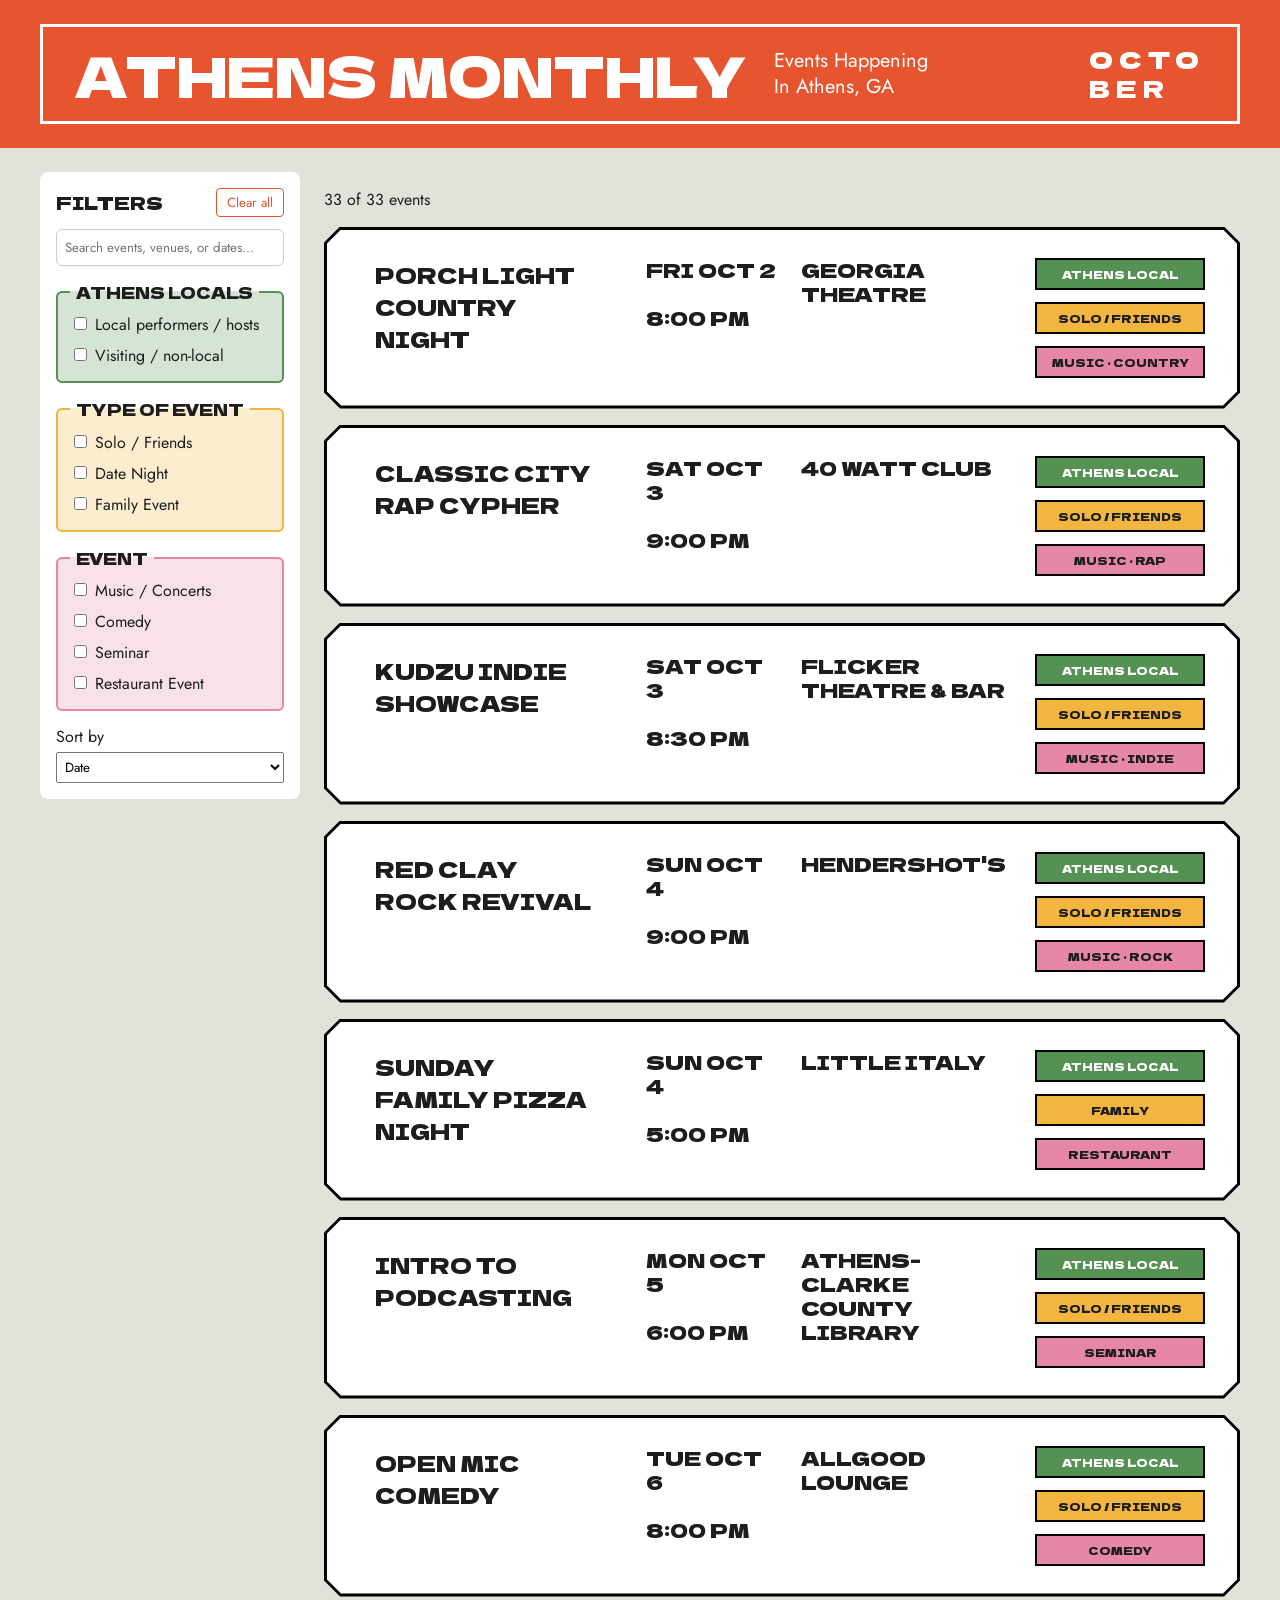
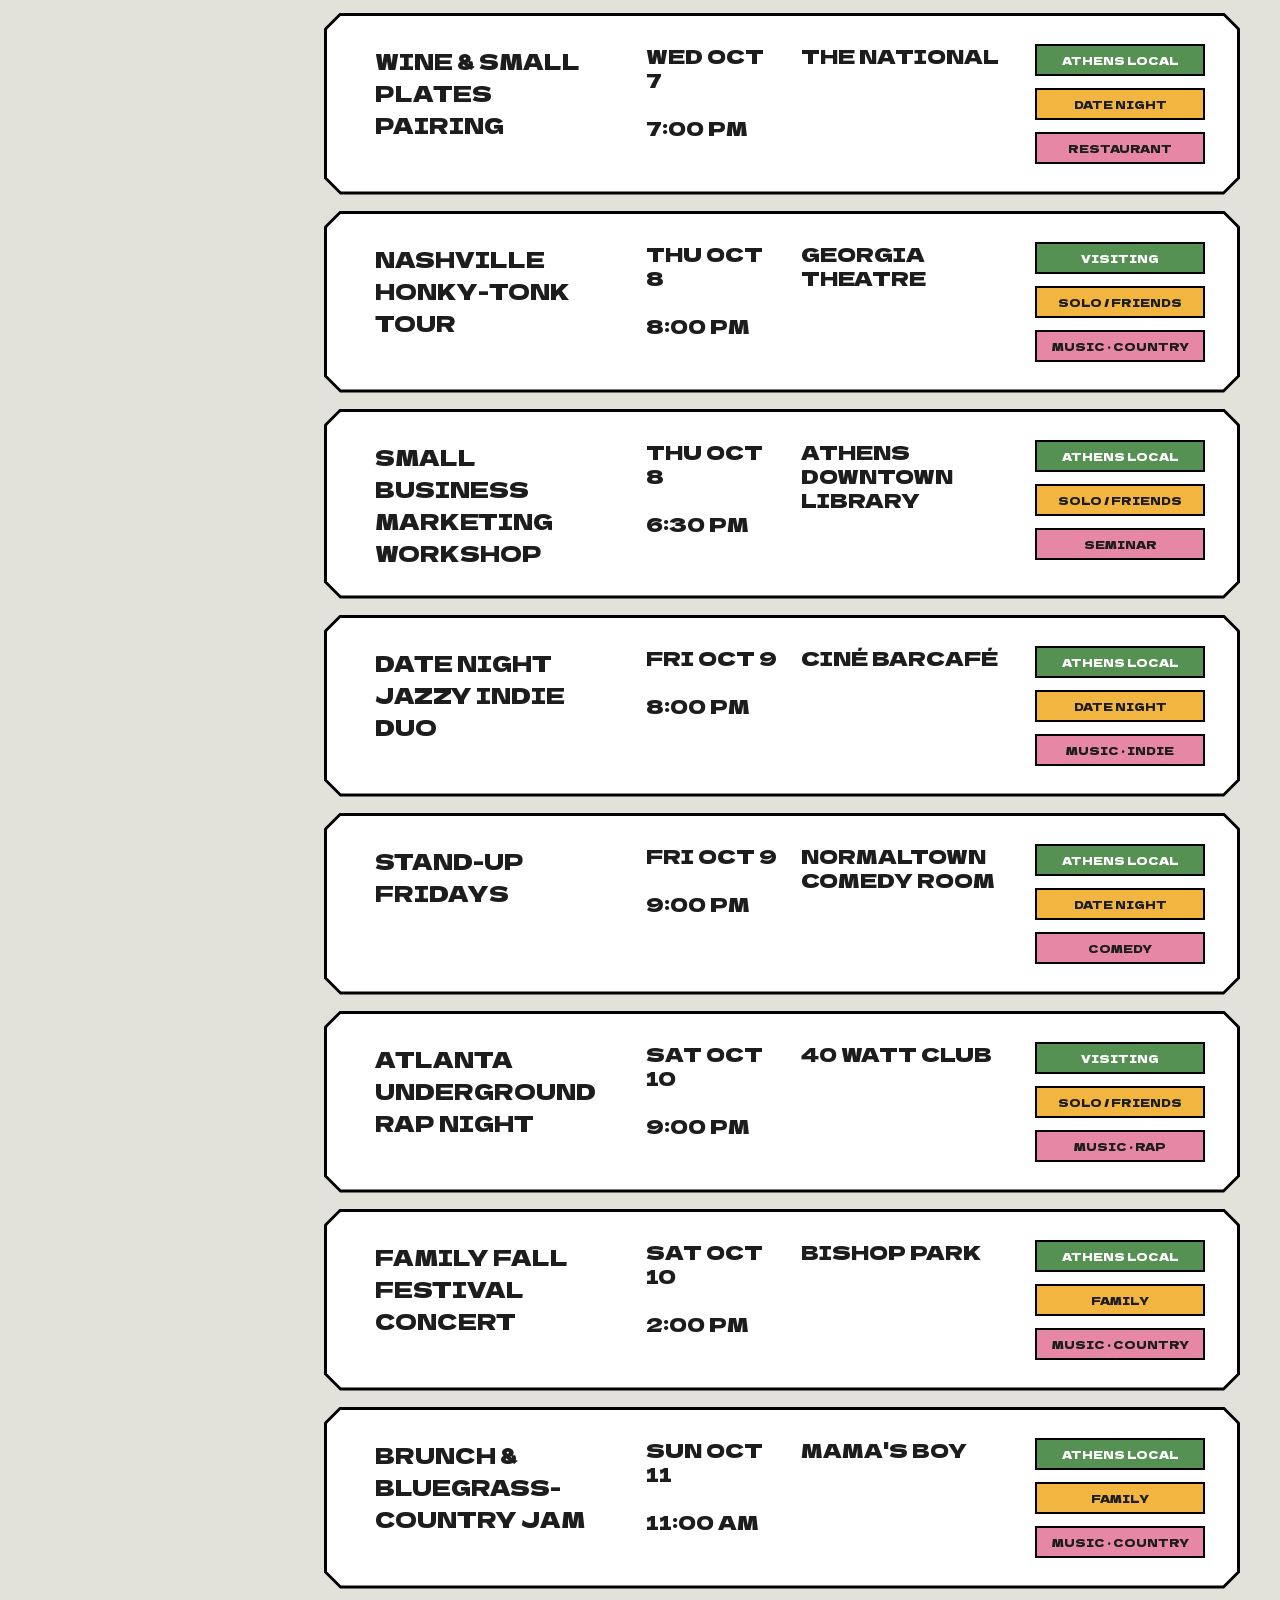
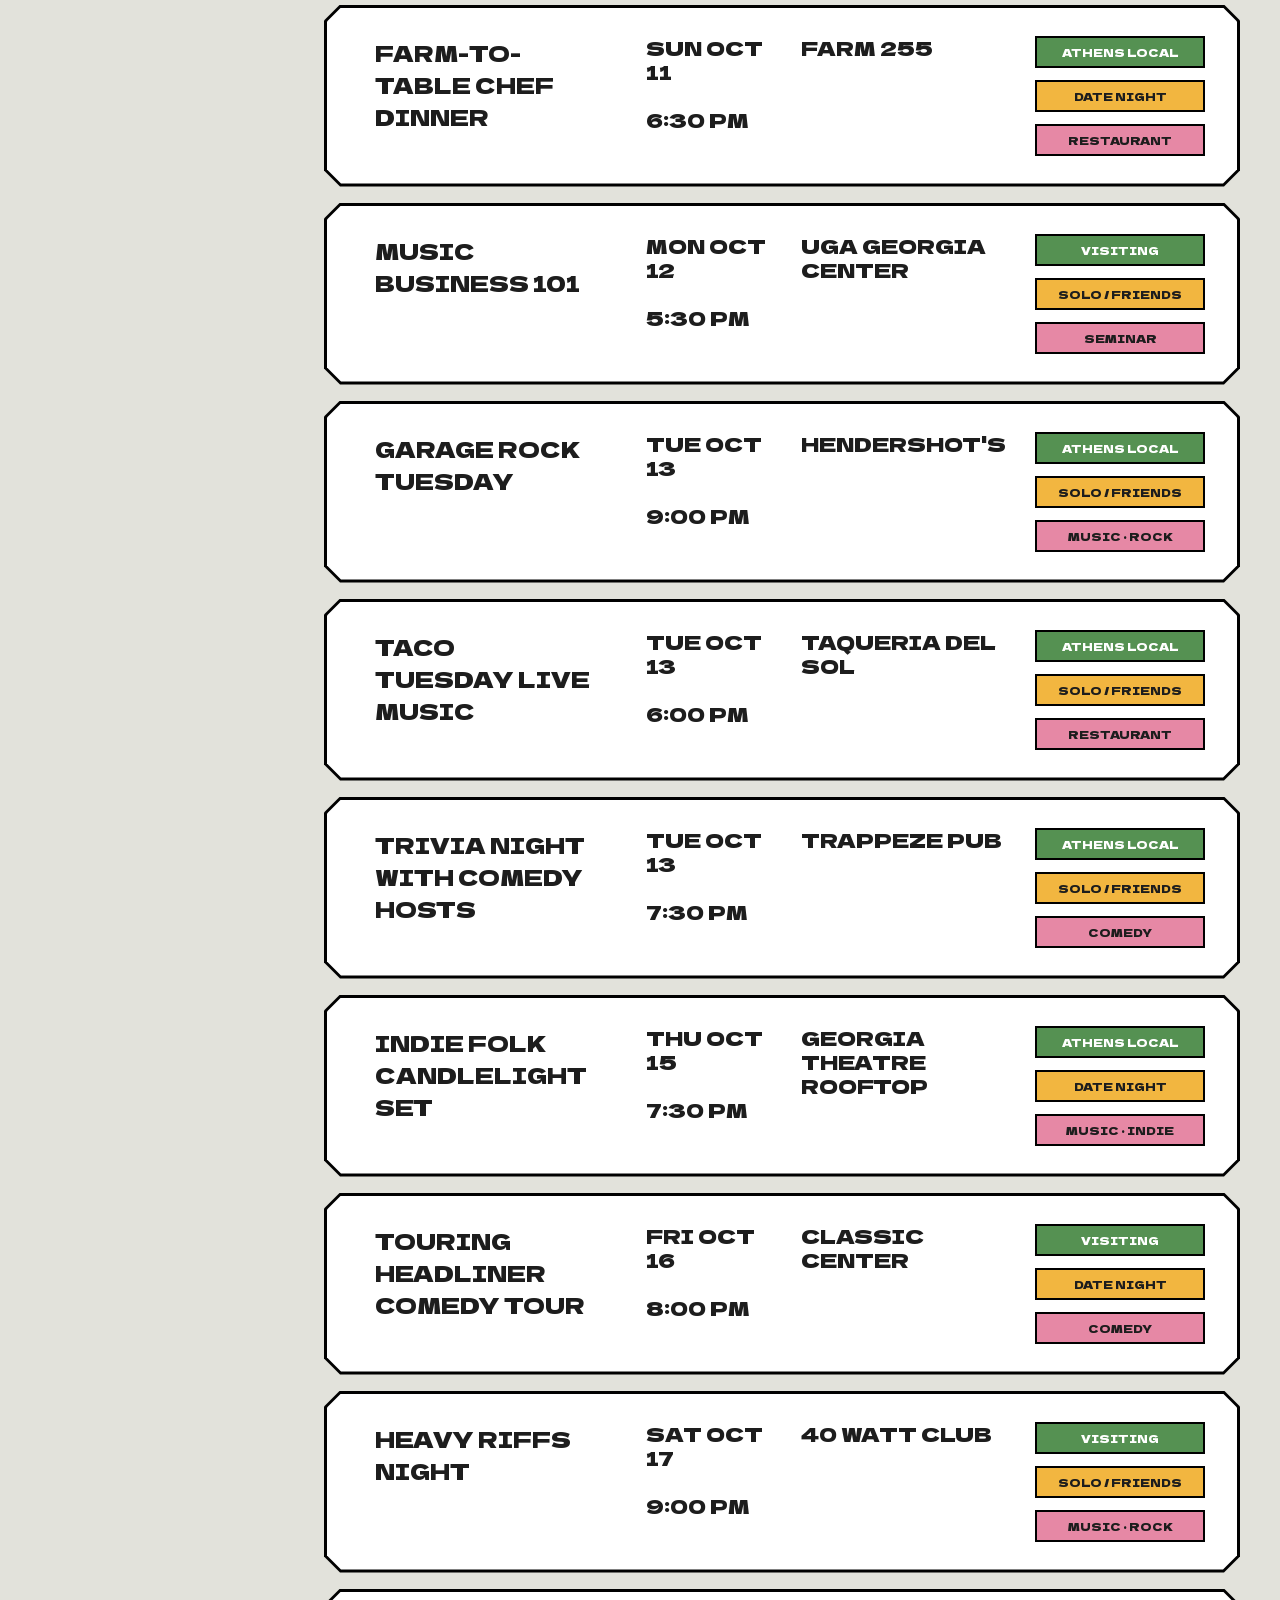
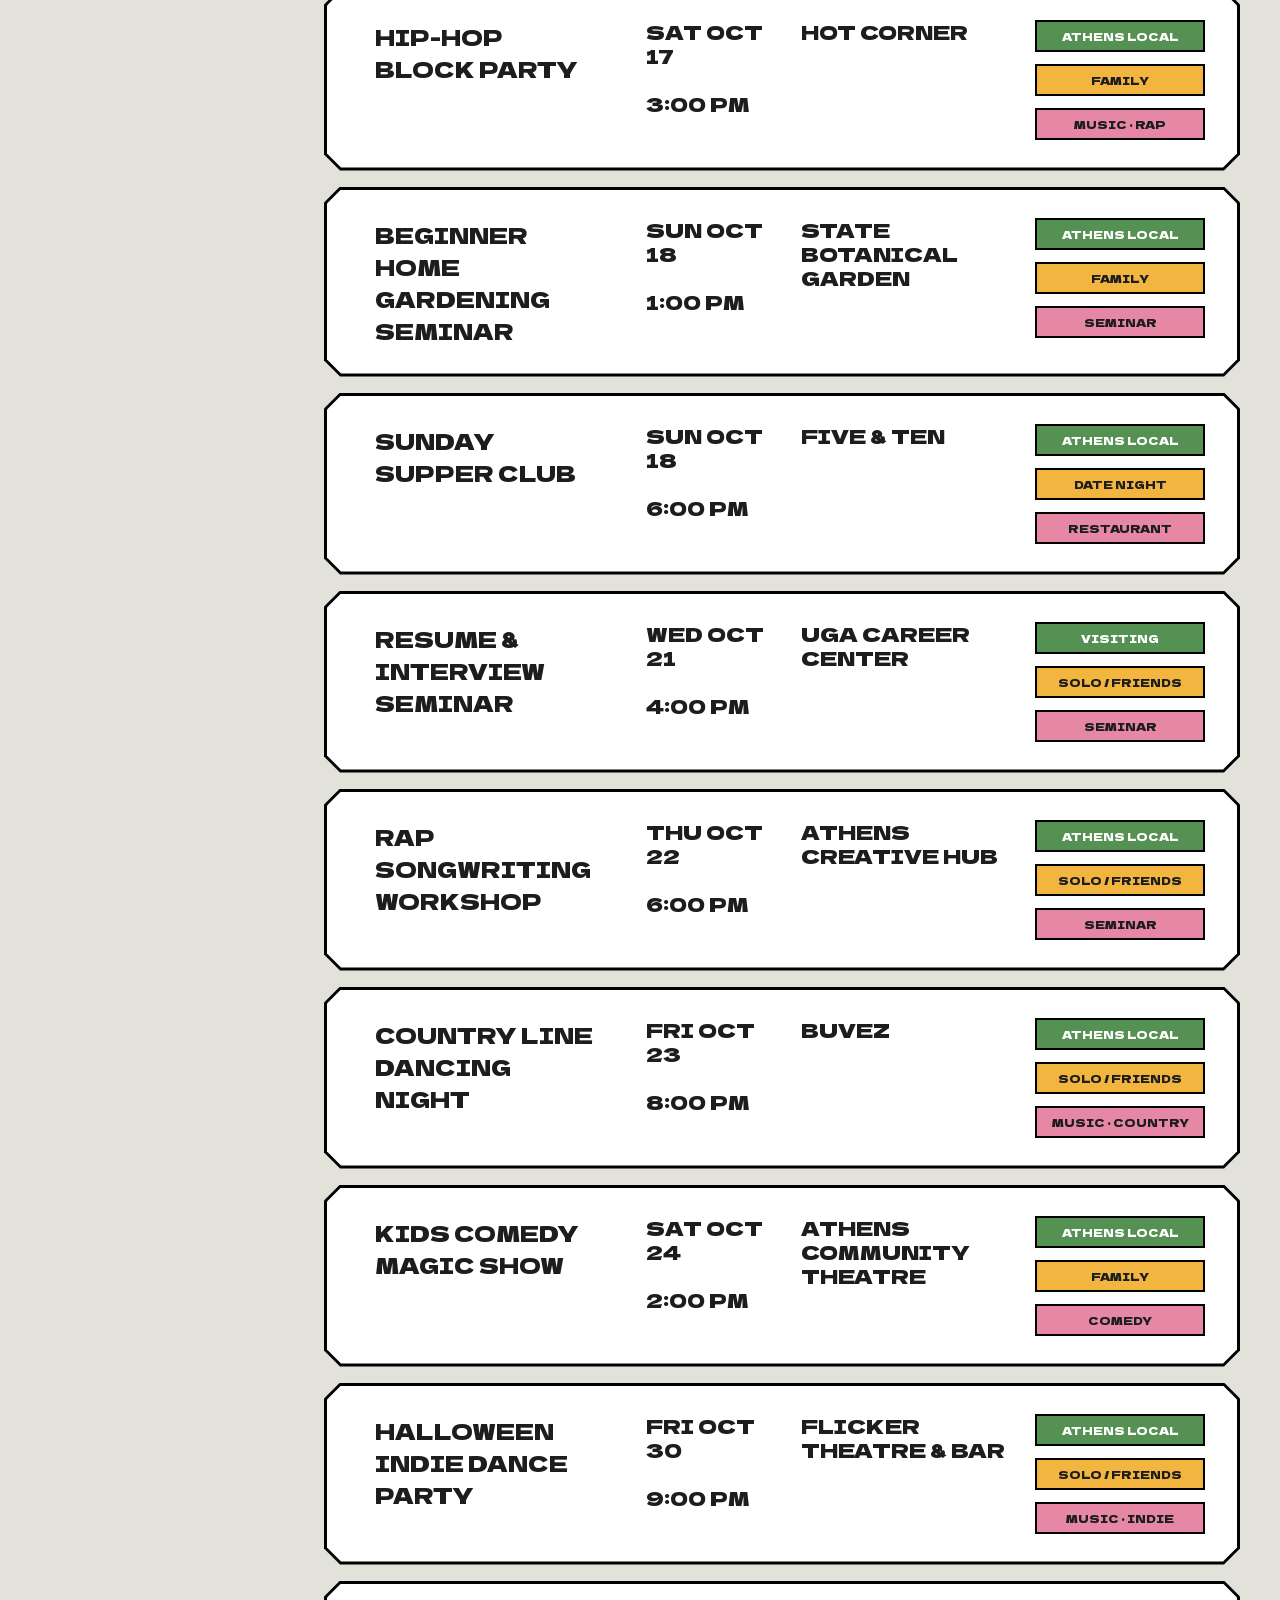
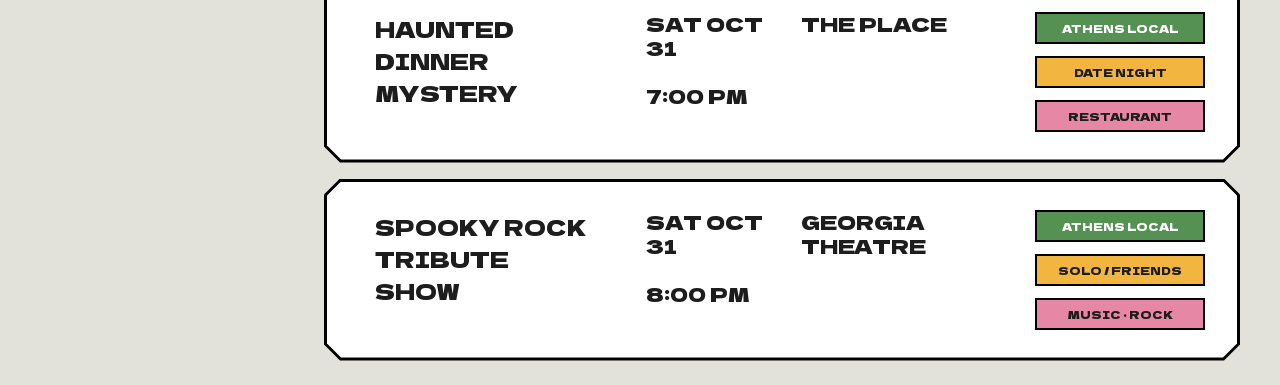
==== athens-monthly/index.html @ 2eda83b5 "bands" ====
<!DOCTYPE html>
<html lang="en">
<head>
    <meta charset="UTF-8">
    <meta name="viewport" content="width=device-width, initial-scale=1.0">
    <title>Athens Monthly</title>
    <link rel="preconnect" href="https://fonts.googleapis.com">
    <link href="https://fonts.googleapis.com/css2?family=Dela+Gothic+One&family=Jost:wght@400;500;600&display=swap" rel="stylesheet">
    <link rel="stylesheet" href="style.css">
</head>
<body>
    <header>
        <div class="masthead">
            <h1>Athens Monthly</h1>
            <p>Events Happening<br>In Athens, GA</p>
            <div class="month">OCTO<br>BER</div>
        </div>
    </header>

    <div class="layout">
        <aside id="filters">
            <div class="filter-top">
                <h2>Filters</h2>
                <button id="clear" type="button">Clear all</button>
            </div>

            <input type="search" id="search" placeholder="Search events, venues, or dates..." aria-label="Search events">

            <fieldset class="locals">
                <legend>Athens Locals</legend>
                <label><input type="checkbox" name="local" value="local"> Local performers / hosts</label>
                <label><input type="checkbox" name="local" value="visiting"> Visiting / non-local</label>
            </fieldset>

            <fieldset class="type">
                <legend>Type of Event</legend>
                <label><input type="checkbox" name="audience" value="solo"> Solo / Friends</label>
                <label><input type="checkbox" name="audience" value="date"> Date Night</label>
                <label><input type="checkbox" name="audience" value="family"> Family Event</label>
            </fieldset>

            <fieldset class="event">
                <legend>Event</legend>
                <label><input type="checkbox" name="category" value="music" id="music-parent"> Music / Concerts</label>
                <div class="sub" id="genres">
                    <label><input type="checkbox" name="genre" value="country"> Country</label>
                    <label><input type="checkbox" name="genre" value="rap"> Rap</label>
                    <label><input type="checkbox" name="genre" value="indie"> Indie</label>
                    <label><input type="checkbox" name="genre" value="rock"> Rock</label>
                </div>
                <label><input type="checkbox" name="category" value="comedy"> Comedy</label>
                <label><input type="checkbox" name="category" value="seminar"> Seminar</label>
                <label><input type="checkbox" name="category" value="restaurant"> Restaurant Event</label>
            </fieldset>

            <label class="sort">Sort by
                <select id="sort">
                    <option value="date">Date</option>
                    <option value="title">Name (A-Z)</option>
                    <option value="venue">Venue</option>
                </select>
            </label>
        </aside>

        <main>
            <p id="count"></p>
            <div id="events"></div>
        </main>
    </div>

    <dialog id="modal">
        <button type="button" id="modal-close" aria-label="Close">&times;</button>
        <div id="modal-photo"></div>
        <div id="modal-body"></div>
    </dialog>

    <script src="events.js"></script>
    <script src="script.js"></script>
</body>
</html>
---- athens-monthly/style.css ----
* { box-sizing: border-box; }

body {
    margin: 0;
    font-family: "Jost", "Futura", "Century Gothic", Arial, sans-serif;
    background: #e2e2db;
    color: #1d1d1d;
}

input, select, button { font-family: inherit; }

header {
    background: var(--uga-red);
    color: #fff;
    padding: 24px 40px;
}

.masthead {
    display: flex;
    align-items: center;
    gap: 28px;
    border: 3px solid #fff;
    padding: 18px 32px;
}

header h1 {
    margin: 0;
    font-family: "Dela Gothic One", "Arial Black", Arial, sans-serif;
    font-weight: normal;
    font-size: clamp(28px, 5vw, 56px);
    line-height: 1;
    text-transform: uppercase;
    white-space: nowrap;
}

header p { margin: 0; font-size: 20px; line-height: 1.3; }

.month {
    margin-left: auto;
    font-family: "Dela Gothic One", "Arial Black", Arial, sans-serif;
    font-size: 24px;
    line-height: 1.2;
    letter-spacing: 0.25em;
}

@media (max-width: 760px) {
    .masthead { flex-wrap: wrap; padding: 14px 18px; }
    header { padding: 16px; }
}

.layout {
    display: flex;
    gap: 24px;
    padding: 24px 40px;
    align-items: flex-start;
}

#filters {
    width: 260px;
    flex-shrink: 0;
    background: #fff;
    padding: 16px;
    border-radius: 8px;
    position: sticky;
    top: 16px;
}

.filter-top {
    display: flex;
    justify-content: space-between;
    align-items: center;
}

.filter-top h2 { margin: 0; font-size: 18px; }

#search {
    width: 100%;
    margin-top: 12px;
    padding: 8px;
    border: 1px solid #ccc;
    border-radius: 6px;
}

:root {
    --uga-red: #e6552f;
    --locals: #559152;
    --type: #f2b640;
    --event: #e688a5;
}

fieldset {
    border: 2px solid #ddd;
    border-radius: 6px;
    margin: 14px 0;
}

fieldset.locals { border-color: var(--locals); background: color-mix(in srgb, var(--locals) 25%, #fff); }
fieldset.type { border-color: var(--type); background: color-mix(in srgb, var(--type) 25%, #fff); }
fieldset.event { border-color: var(--event); background: color-mix(in srgb, var(--event) 25%, #fff); }

legend { font-weight: bold; padding: 0 6px; }
.locals legend, .type legend, .event legend { color: #1d1d1d; }

.filter-top h2, legend {
    font-family: "Dela Gothic One", "Arial Black", Arial, sans-serif;
    font-weight: normal;
    text-transform: uppercase;
}

.card span.locals { background: var(--locals); color: #fff; }
.card span.type { background: var(--type); color: #1d1d1d; }
.card span.event { background: var(--event); color: #1d1d1d; }

fieldset label { display: block; padding: 4px 0; }

.sub { margin-left: 22px; display: none; }
.sub.open { display: block; }

.sort { display: block; margin-top: 8px; }
.sort select { width: 100%; margin-top: 4px; padding: 4px; }

button {
    cursor: pointer;
    border: 1px solid var(--uga-red);
    background: #fff;
    color: var(--uga-red);
    border-radius: 4px;
    padding: 4px 10px;
}

main { flex: 1; }

#events {
    display: flex;
    flex-direction: column;
    gap: 16px;
}

/* Black outer shell + white inner, both clipped, gives a beveled outline. */
.card {
    --bevel: 16px;
    background: #000;
    padding: 3px;
    clip-path: polygon(var(--bevel) 0, calc(100% - var(--bevel)) 0, 100% var(--bevel),
        100% calc(100% - var(--bevel)), calc(100% - var(--bevel)) 100%, var(--bevel) 100%,
        0 calc(100% - var(--bevel)), 0 var(--bevel));
}

.card-inner {
    --bevel: 14px;
    background: #fff;
    clip-path: polygon(var(--bevel) 0, calc(100% - var(--bevel)) 0, 100% var(--bevel),
        100% calc(100% - var(--bevel)), calc(100% - var(--bevel)) 100%, var(--bevel) 100%,
        0 calc(100% - var(--bevel)), 0 var(--bevel));
    display: grid;
    grid-template-columns: 2fr 1fr 1.6fr 170px;
    gap: 24px;
    align-items: start;
    padding: 28px 32px;
    font-family: "Dela Gothic One", "Arial Black", Arial, sans-serif;
    text-transform: uppercase;
}

.card h3, .card p { margin: 0; font-weight: normal; }
.card h3 { font-size: 22px; padding: 0 24px 0 16px; }
.when, .where { font-size: 20px; line-height: 1.2; }
.when span { display: block; }
.when span + span { margin-top: 24px; }

.chips { display: flex; flex-direction: column; gap: 12px; }

.chip {
    border: 2px solid #000;
    padding: 6px 8px;
    font-size: 11px;
    text-align: center;
}

.chip.locals { border-color: #000; color: #fff; background: var(--locals); }
.chip.type { border-color: #000; color: #1d1d1d; background: var(--type); }
.chip.event { border-color: #000; color: #1d1d1d; background: var(--event); }

@media (max-width: 900px) {
    .card-inner { grid-template-columns: 1fr 1fr; }
}
.card { cursor: pointer; }
.card:hover { background: var(--uga-red); }

#modal {
    border: none;
    border-radius: 10px;
    padding: 0;
    width: min(560px, 92vw);
    max-height: 90vh;
    overflow-y: auto;
}

#modal::backdrop { background: rgba(0, 0, 0, 0.55); }

#modal-close {
    position: absolute;
    top: 8px;
    right: 8px;
    width: 32px;
    height: 32px;
    font-size: 20px;
    line-height: 1;
    padding: 0;
    border-radius: 50%;
}

#modal-photo img { display: block; width: 100%; height: 240px; object-fit: cover; }

#modal-photo.placeholder {
    height: 240px;
    display: flex;
    align-items: center;
    justify-content: center;
    text-align: center;
    padding: 20px;
    color: #fff;
    font-size: 24px;
    font-weight: bold;
    background: var(--uga-red);
}

#modal-photo.music { background: linear-gradient(135deg, #e688a5, #e6552f); }
#modal-photo.comedy { background: linear-gradient(135deg, #f2b640, #e6552f); }
#modal-photo.seminar { background: linear-gradient(135deg, #559152, #f2b640); }
#modal-photo.restaurant { background: linear-gradient(135deg, #e6552f, #e688a5); }

#modal-body { padding: 20px; }
#modal-body h2 { margin-top: 0; }
#modal-body dl { display: grid; grid-template-columns: 70px 1fr; gap: 6px; margin: 0 0 12px; }
#modal-body dt { font-weight: bold; }
#modal-body dd { margin: 0; }
#modal-body span {
    display: inline-block;
    border-radius: 10px;
    padding: 2px 8px;
    margin: 8px 4px 0 0;
    font-size: 12px;
    color: #fff;
    text-transform: capitalize;
}
#modal-body span.locals { background: var(--locals); color: #fff; }
#modal-body span.type { background: var(--type); color: #1d1d1d; }
#modal-body span.event { background: var(--event); color: #1d1d1d; }

@media (max-width: 760px) {
    .layout { flex-direction: column; padding: 16px; }
    #filters { width: 100%; position: static; }
}
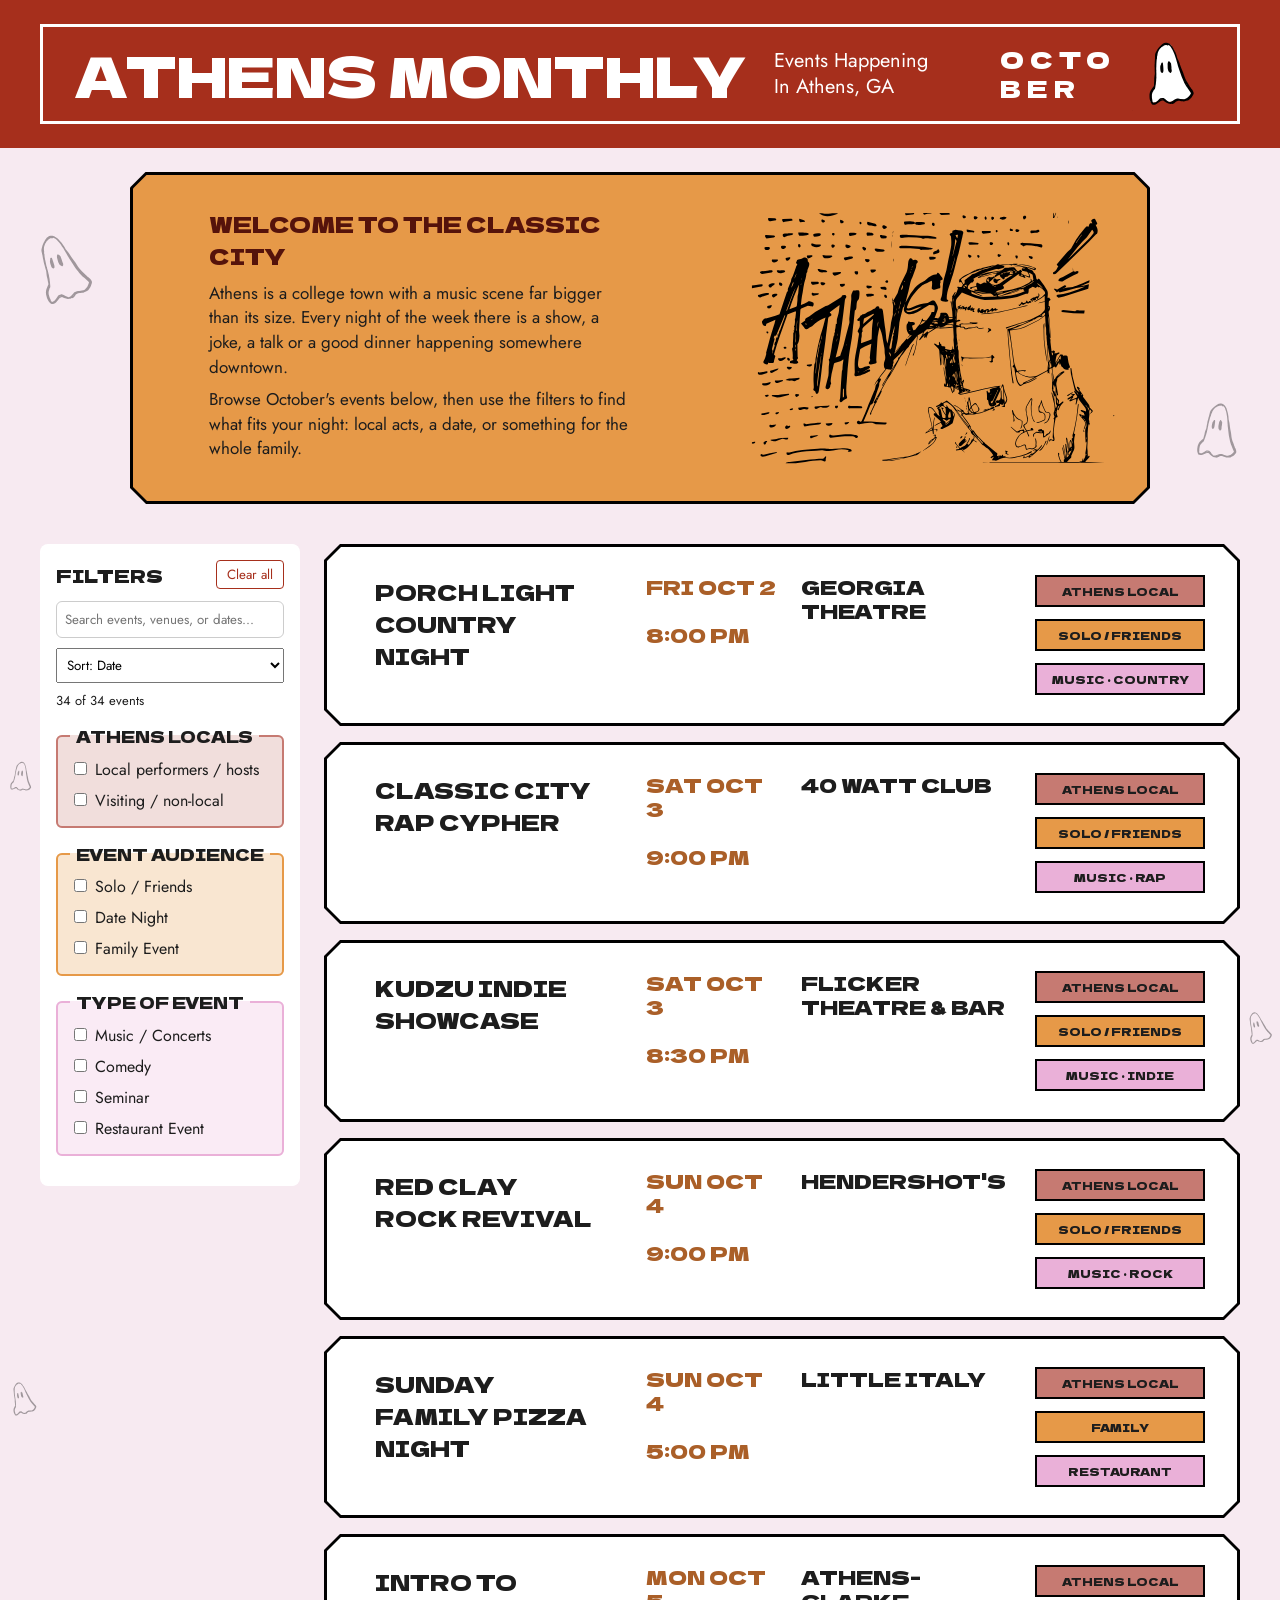
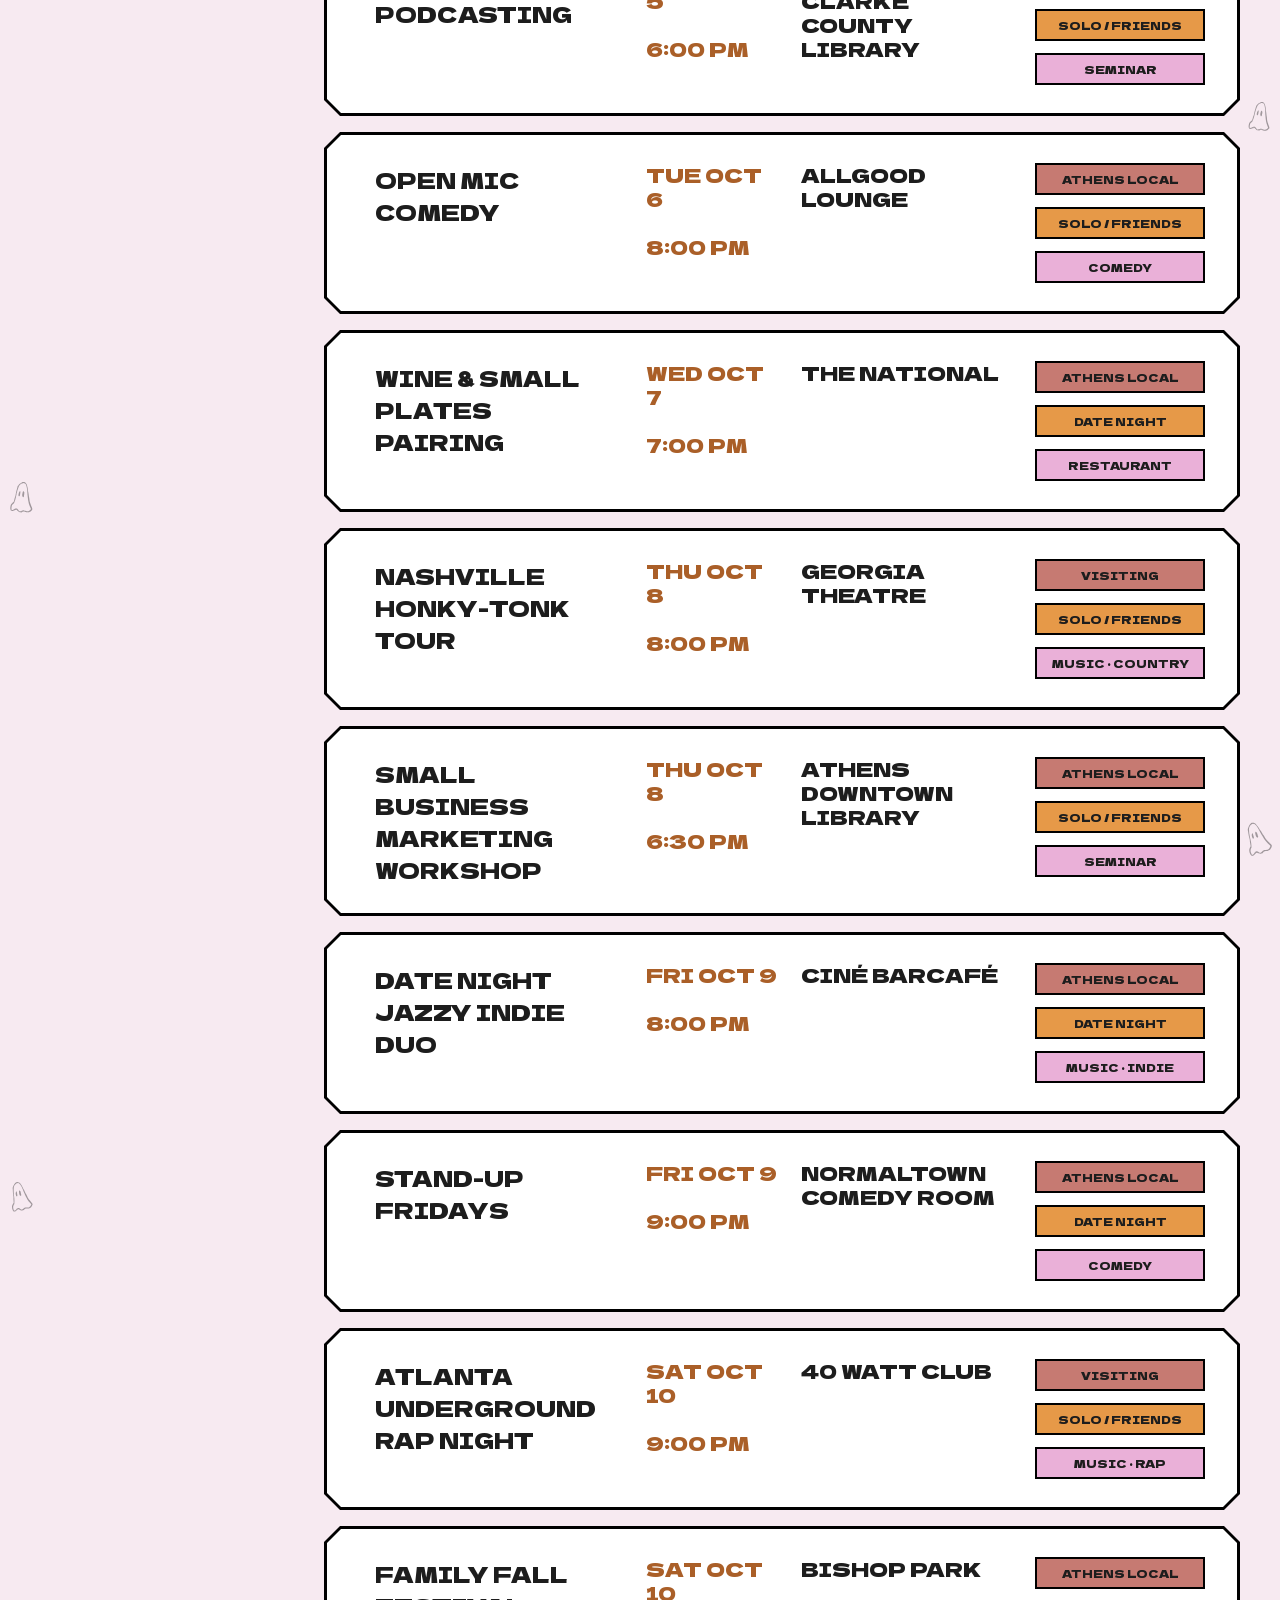
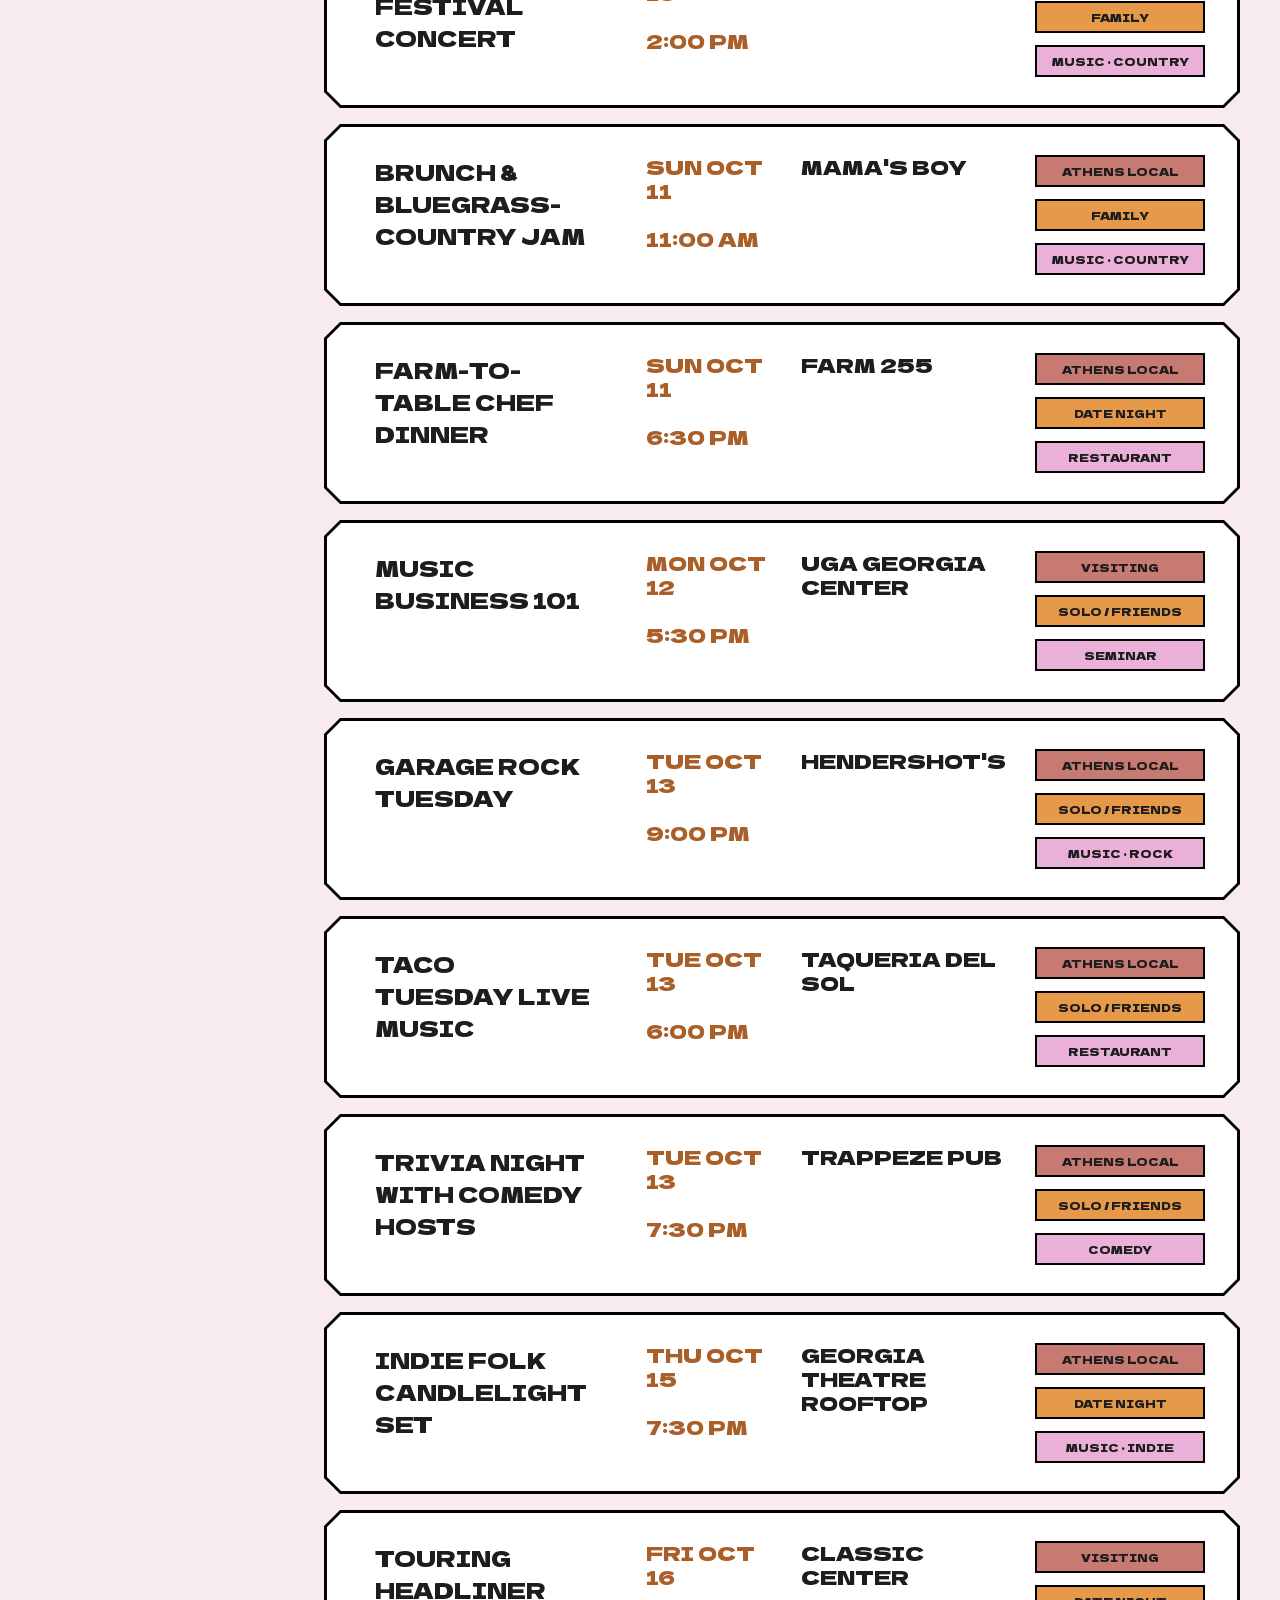
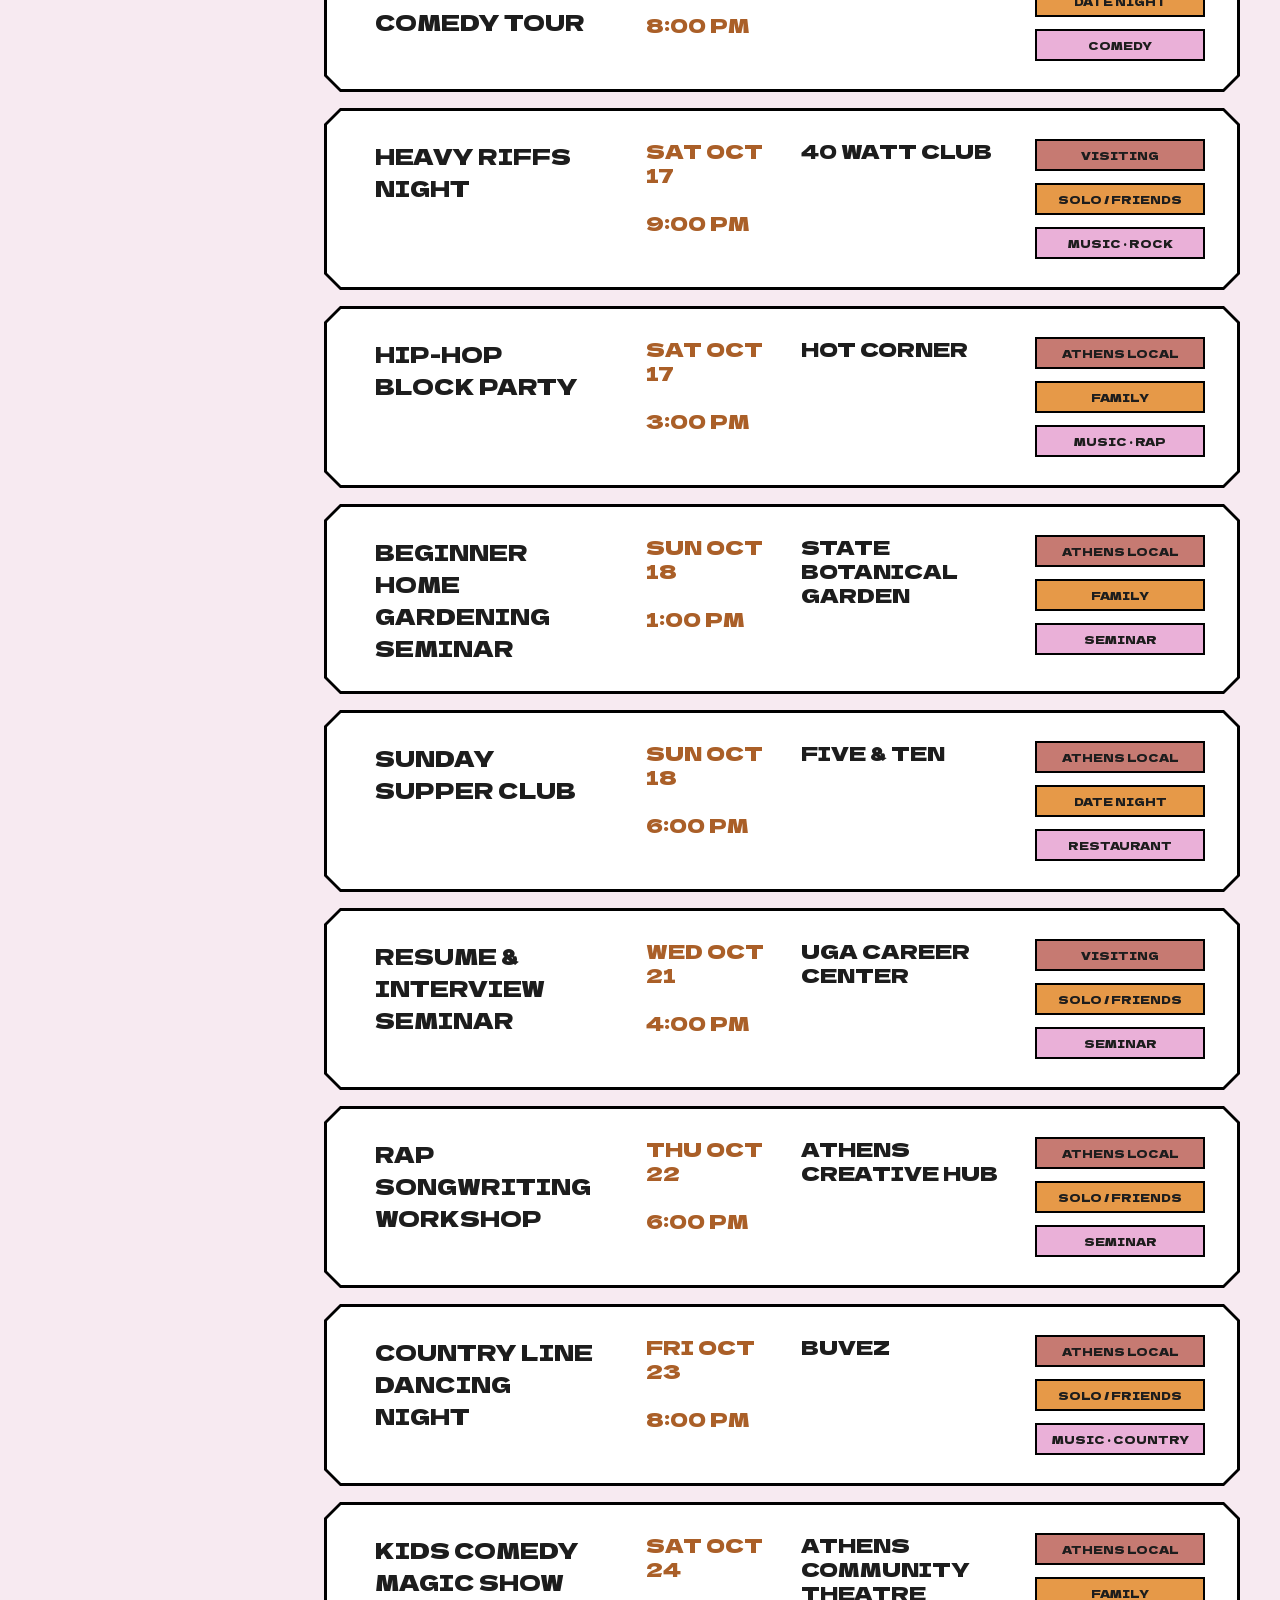
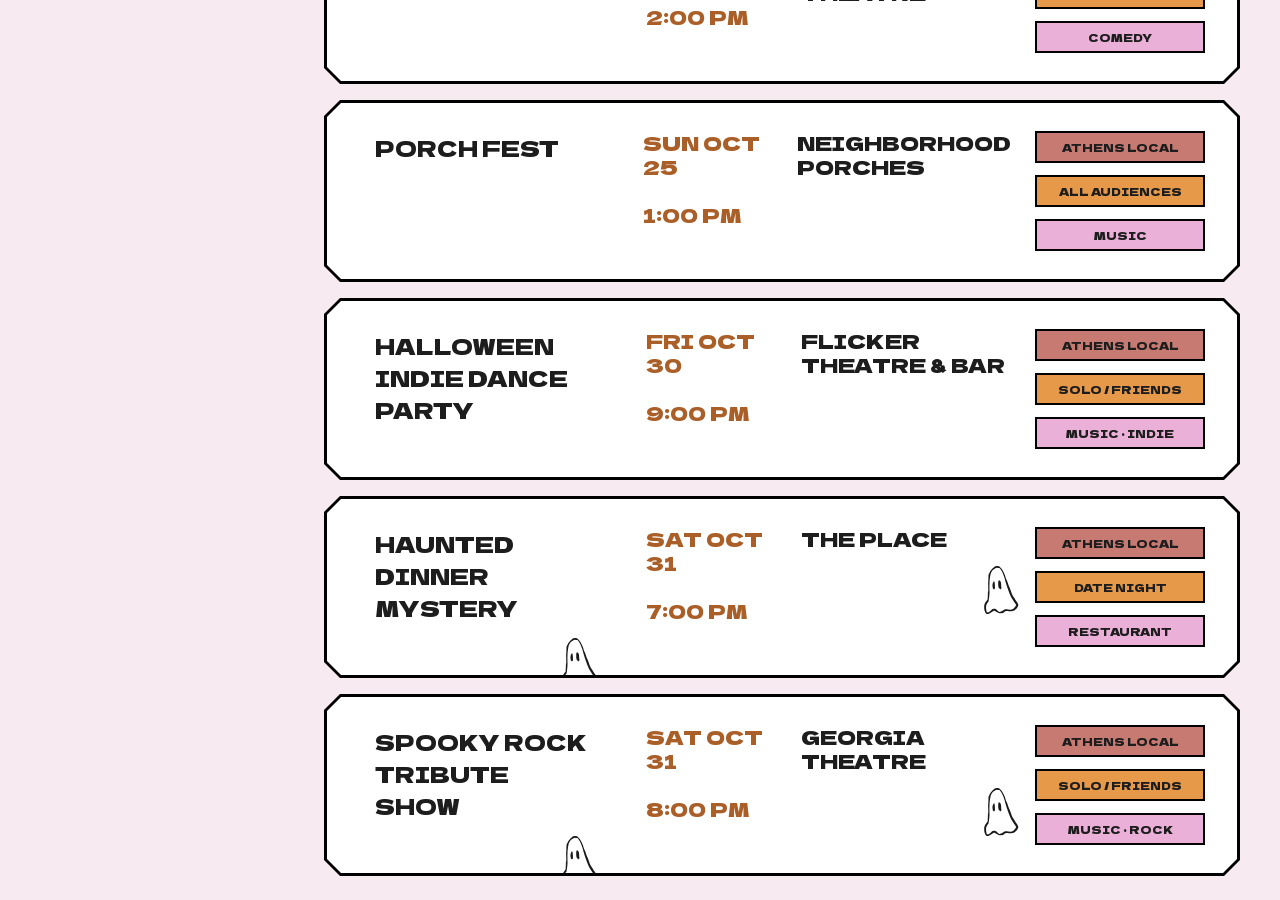
==== commit 28710f62: "bands" ====
--- a/athens-monthly/index.html
+++ b/athens-monthly/index.html
@@ -3,19 +3,49 @@
 <head>
     <meta charset="UTF-8">
     <meta name="viewport" content="width=device-width, initial-scale=1.0">
+    <script>
+        // Phones get the full desktop layout scaled to fit, so nothing scrolls sideways.
+        if (screen.width < 900) {
+            document.querySelector('meta[name="viewport"]').content = "width=1100";
+        }
+    </script>
     <title>Athens Monthly</title>
     <link rel="preconnect" href="https://fonts.googleapis.com">
     <link href="https://fonts.googleapis.com/css2?family=Dela+Gothic+One&family=Jost:wght@400;500;600&display=swap" rel="stylesheet">
     <link rel="stylesheet" href="style.css">
 </head>
 <body>
+    <div class="ghost-bg" aria-hidden="true">
+        <img src="images/ghost.svg" alt="" style="top:230px; left:22px; width:78px; --r:-14deg">
+        <img src="images/ghost.svg" alt="" style="top:400px; right:30px; width:64px; --r:12deg">
+        <img src="images/ghost.svg" alt="" style="top:760px; left:4px; width:34px; --r:10deg">
+        <img src="images/ghost.svg" alt="" style="top:1010px; right:4px; width:36px; --r:-10deg">
+        <img src="images/ghost.svg" alt="" style="top:1380px; left:3px; width:38px; --r:-8deg">
+        <img src="images/ghost.svg" alt="" style="top:1700px; right:3px; width:34px; --r:14deg">
+        <img src="images/ghost.svg" alt="" style="top:2080px; left:4px; width:36px; --r:12deg">
+        <img src="images/ghost.svg" alt="" style="top:2420px; right:4px; width:38px; --r:-12deg">
+        <img src="images/ghost.svg" alt="" style="top:2780px; left:3px; width:34px; --r:-6deg">
+    </div>
+
     <header>
         <div class="masthead">
             <h1>Athens Monthly</h1>
             <p>Events Happening<br>In Athens, GA</p>
             <div class="month">OCTO<br>BER</div>
+            <img class="ghost" src="images/whiteghost.svg" alt="">
         </div>
     </header>
+
+    <section class="intro">
+        <div class="intro-inner">
+            <img src="images/athensbackground.svg" alt="Illustration of Athens, Georgia">
+            <div class="intro-text">
+                <h2>Welcome to the Classic City</h2>
+                <p>Athens is a college town with a music scene far bigger than its size. Every night of the week there is a show, a joke, a talk or a good dinner happening somewhere downtown.</p>
+                <p>Browse October's events below, then use the filters to find what fits your night: local acts, a date, or something for the whole family.</p>
+            </div>
+        </div>
+    </section>
 
     <div class="layout">
         <aside id="filters">
@@ -25,6 +55,14 @@
             </div>
 
             <input type="search" id="search" placeholder="Search events, venues, or dates..." aria-label="Search events">
+            <div class="count-row">
+                <select id="sort" aria-label="Sort by">
+                    <option value="date">Sort: Date</option>
+                    <option value="title">Sort: Name (A-Z)</option>
+                    <option value="venue">Sort: Venue</option>
+                </select>
+                <p id="count"></p>
+            </div>
 
             <fieldset class="locals">
                 <legend>Athens Locals</legend>
@@ -33,14 +71,14 @@
             </fieldset>
 
             <fieldset class="type">
-                <legend>Type of Event</legend>
+                <legend>Event Audience</legend>
                 <label><input type="checkbox" name="audience" value="solo"> Solo / Friends</label>
                 <label><input type="checkbox" name="audience" value="date"> Date Night</label>
                 <label><input type="checkbox" name="audience" value="family"> Family Event</label>
             </fieldset>
 
             <fieldset class="event">
-                <legend>Event</legend>
+                <legend>Type of Event</legend>
                 <label><input type="checkbox" name="category" value="music" id="music-parent"> Music / Concerts</label>
                 <div class="sub" id="genres">
                     <label><input type="checkbox" name="genre" value="country"> Country</label>
@@ -52,18 +90,9 @@
                 <label><input type="checkbox" name="category" value="seminar"> Seminar</label>
                 <label><input type="checkbox" name="category" value="restaurant"> Restaurant Event</label>
             </fieldset>
-
-            <label class="sort">Sort by
-                <select id="sort">
-                    <option value="date">Date</option>
-                    <option value="title">Name (A-Z)</option>
-                    <option value="venue">Venue</option>
-                </select>
-            </label>
         </aside>
 
         <main>
-            <p id="count"></p>
             <div id="events"></div>
         </main>
     </div>
--- a/athens-monthly/style.css
+++ b/athens-monthly/style.css
@@ -2,17 +2,29 @@
 
 body {
     margin: 0;
+    position: relative;
     font-family: "Jost", "Futura", "Century Gothic", Arial, sans-serif;
-    background: #e2e2db;
+    background: #f7eaf1;
     color: #1d1d1d;
 }
 
 input, select, button { font-family: inherit; }
+
+input[type="checkbox"] { accent-color: var(--uga-red); }
+
+:focus-visible { outline: 3px solid var(--date); outline-offset: 2px; }
+
+#search:focus, #sort:focus { outline: 3px solid var(--date); border-color: var(--uga-red); }
+
+::selection { background: var(--type); color: #1d1d1d; }
 
 header {
     background: var(--uga-red);
     color: #fff;
     padding: 24px 40px;
+    position: sticky;
+    top: 0;
+    z-index: 10;
 }
 
 .masthead {
@@ -37,21 +49,80 @@
 
 .month {
     margin-left: auto;
+    margin-right: -14px;
     font-family: "Dela Gothic One", "Arial Black", Arial, sans-serif;
     font-size: 24px;
     line-height: 1.2;
     letter-spacing: 0.25em;
 }
 
-@media (max-width: 760px) {
-    .masthead { flex-wrap: wrap; padding: 14px 18px; }
-    header { padding: 16px; }
-}
+.ghost { width: 75px; height: 83px; margin: -15px 0; flex-shrink: 0; object-fit: contain; }
+
+.ghost-bg {
+    position: absolute;
+    inset: 0;
+    z-index: -1;
+    overflow: hidden;
+    pointer-events: none;
+}
+
+.ghost-bg img {
+    position: absolute;
+    height: auto;
+    opacity: 0.35;
+    transform: rotate(var(--r, 0deg));
+}
+
+/* Absolutely positioned so the ghosts never change the bar's layout. */
+.card h3, .card .where { position: relative; }
+.date-ghost { position: absolute; top: calc(100% + 12px); width: 56px; height: auto; opacity: 0.9; pointer-events: none; }
+.card h3 .date-ghost { left: 190px; }
+.card .where .date-ghost { left: 170px; }
+
+/* Same black-outline bevel as .card. */
+.intro {
+    --bevel: 16px;
+    background: #000;
+    padding: 3px;
+    margin: 24px 130px 0;
+    clip-path: polygon(var(--bevel) 0, calc(100% - var(--bevel)) 0, 100% var(--bevel),
+        100% calc(100% - var(--bevel)), calc(100% - var(--bevel)) 100%, var(--bevel) 100%,
+        0 calc(100% - var(--bevel)), 0 var(--bevel));
+}
+
+.intro-inner {
+    --bevel: 14px;
+    display: flex;
+    align-items: center;
+    gap: 28px;
+    background: var(--type);
+    padding: 32px 28px;
+    overflow: hidden;
+    clip-path: polygon(var(--bevel) 0, calc(100% - var(--bevel)) 0, 100% var(--bevel),
+        100% calc(100% - var(--bevel)), calc(100% - var(--bevel)) 100%, var(--bevel) 100%,
+        0 calc(100% - var(--bevel)), 0 var(--bevel));
+}
+
+/* Negative margins let the art grow without making the panel taller. */
+.intro img { width: 380px; height: 380px; margin: -60px 0; flex-shrink: 0; object-fit: contain; order: 2; }
+
+.intro h2 {
+    margin: 0 0 10px;
+    font-family: "Dela Gothic One", "Arial Black", Arial, sans-serif;
+    font-weight: normal;
+    font-size: 22px;
+    text-transform: uppercase;
+    color: #55130b;
+}
+
+.intro-text { padding: 0 80px 0 48px; }
+
+.intro p { margin: 0 0 8px; font-size: 17px; line-height: 1.45; }
 
 .layout {
     display: flex;
     gap: 24px;
-    padding: 24px 40px;
+    padding: 40px 40px 24px;
     align-items: flex-start;
 }
 
@@ -62,16 +133,21 @@
     padding: 16px;
     border-radius: 8px;
     position: sticky;
-    top: 16px;
+    top: calc(var(--header-h, 0px) + 24px);
+    max-height: calc(100vh - var(--header-h, 0px) - 48px);
+    overflow-y: auto;
 }
 
 .filter-top {
     display: flex;
     justify-content: space-between;
     align-items: center;
+    gap: 10px;
 }
 
 .filter-top h2 { margin: 0; font-size: 18px; }
+
+#sort { width: 100%; padding: 6px; }
 
 #search {
     width: 100%;
@@ -82,10 +158,12 @@
 }
 
 :root {
-    --uga-red: #e6552f;
-    --locals: #559152;
-    --type: #f2b640;
-    --event: #e688a5;
+    --uga-red: #a62f1c;
+    --locals: #c67a72;
+    --type: #e69948;
+    --event: #eab0d8;
+    --date: #aa5f28;
+    --ink: #1d1d1d;
 }
 
 fieldset {
@@ -107,7 +185,7 @@
     text-transform: uppercase;
 }
 
-.card span.locals { background: var(--locals); color: #fff; }
+.card span.locals { background: var(--locals); color: var(--ink); }
 .card span.type { background: var(--type); color: #1d1d1d; }
 .card span.event { background: var(--event); color: #1d1d1d; }
 
@@ -115,9 +193,6 @@
 
 .sub { margin-left: 22px; display: none; }
 .sub.open { display: block; }
-
-.sort { display: block; margin-top: 8px; }
-.sort select { width: 100%; margin-top: 4px; padding: 4px; }
 
 button {
     cursor: pointer;
@@ -129,6 +204,9 @@
 }
 
 main { flex: 1; }
+
+.count-row { display: flex; flex-direction: column; gap: 8px; margin-top: 10px; }
+#count { margin: 0; font-size: 13px; }
 
 #events {
     display: flex;
@@ -164,7 +242,7 @@
 .card h3, .card p { margin: 0; font-weight: normal; }
 .card h3 { font-size: 22px; padding: 0 24px 0 16px; }
 .when, .where { font-size: 20px; line-height: 1.2; }
-.when span { display: block; }
+.when span { display: block; color: var(--date); }
 .when span + span { margin-top: 24px; }
 
 .chips { display: flex; flex-direction: column; gap: 12px; }
@@ -176,13 +254,10 @@
     text-align: center;
 }
 
-.chip.locals { border-color: #000; color: #fff; background: var(--locals); }
+.chip.locals { border-color: #000; color: var(--ink); background: var(--locals); }
 .chip.type { border-color: #000; color: #1d1d1d; background: var(--type); }
 .chip.event { border-color: #000; color: #1d1d1d; background: var(--event); }
 
-@media (max-width: 900px) {
-    .card-inner { grid-template-columns: 1fr 1fr; }
-}
 .card { cursor: pointer; }
 .card:hover { background: var(--uga-red); }
 
@@ -224,10 +299,10 @@
     background: var(--uga-red);
 }
 
-#modal-photo.music { background: linear-gradient(135deg, #e688a5, #e6552f); }
-#modal-photo.comedy { background: linear-gradient(135deg, #f2b640, #e6552f); }
-#modal-photo.seminar { background: linear-gradient(135deg, #559152, #f2b640); }
-#modal-photo.restaurant { background: linear-gradient(135deg, #e6552f, #e688a5); }
+#modal-photo.music { background: linear-gradient(135deg, #a62f1c, #55130b); }
+#modal-photo.comedy { background: linear-gradient(135deg, #aa5f28, #a62f1c); }
+#modal-photo.seminar { background: linear-gradient(135deg, #55130b, #aa5f28); }
+#modal-photo.restaurant { background: linear-gradient(135deg, #aa5f28, #55130b); }
 
 #modal-body { padding: 20px; }
 #modal-body h2 { margin-top: 0; }
@@ -243,11 +318,41 @@
     color: #fff;
     text-transform: capitalize;
 }
-#modal-body span.locals { background: var(--locals); color: #fff; }
+#modal-body span.locals { background: var(--locals); color: var(--ink); }
 #modal-body span.type { background: var(--type); color: #1d1d1d; }
 #modal-body span.event { background: var(--event); color: #1d1d1d; }
 
-@media (max-width: 760px) {
-    .layout { flex-direction: column; padding: 16px; }
-    #filters { width: 100%; position: static; }
-}
+/* Compact layout for narrow windows; the filters stay on the left. */
+@media (max-width: 900px) {
+    header { padding: 12px 16px; }
+    .masthead { flex-wrap: wrap; gap: 8px 16px; padding: 12px 16px; }
+    header h1 { font-size: 28px; }
+    header p { font-size: 14px; }
+    .month { font-size: 16px; }
+    .ghost { width: 48px; height: 53px; margin: -9px 0; }
+
+    .intro { margin: 12px 16px 0; }
+    .intro-inner { flex-direction: column; text-align: center; padding: 14px 16px; gap: 12px; }
+    .intro img { width: 200px; height: 200px; margin: -30px 0; order: 0; }
+    .intro-text { padding: 0; }
+    .intro h2 { font-size: 16px; }
+    .intro p { font-size: 14px; }
+
+    .layout { gap: 12px; padding: 16px; }
+    #filters { width: 190px; padding: 10px; font-size: 13px; }
+    .filter-top h2 { font-size: 14px; }
+    #filters button { padding: 2px 6px; font-size: 12px; }
+    #filters legend { font-size: 11px; }
+    #filters fieldset { margin: 10px 0; padding: 4px 8px; }
+    #filters fieldset label { padding: 2px 0; }
+
+    .card-inner { grid-template-columns: 1fr 1fr; gap: 10px 14px; padding: 16px 18px; }
+    .card h3 { grid-column: 1 / -1; font-size: 16px; padding: 0; }
+    .when, .where { font-size: 13px; }
+    .when span + span { margin-top: 8px; }
+    .chips { grid-column: 1 / -1; flex-direction: row; flex-wrap: wrap; gap: 6px; }
+    .chip { font-size: 9px; padding: 4px 6px; }
+
+    /* Narrow bars have no spare room under the text, so the ghosts tuck in at the right edge of their cells. */
+    .card h3 .date-ghost, .card .where .date-ghost { top: 0; left: auto; right: 0; width: 34px; }
+}
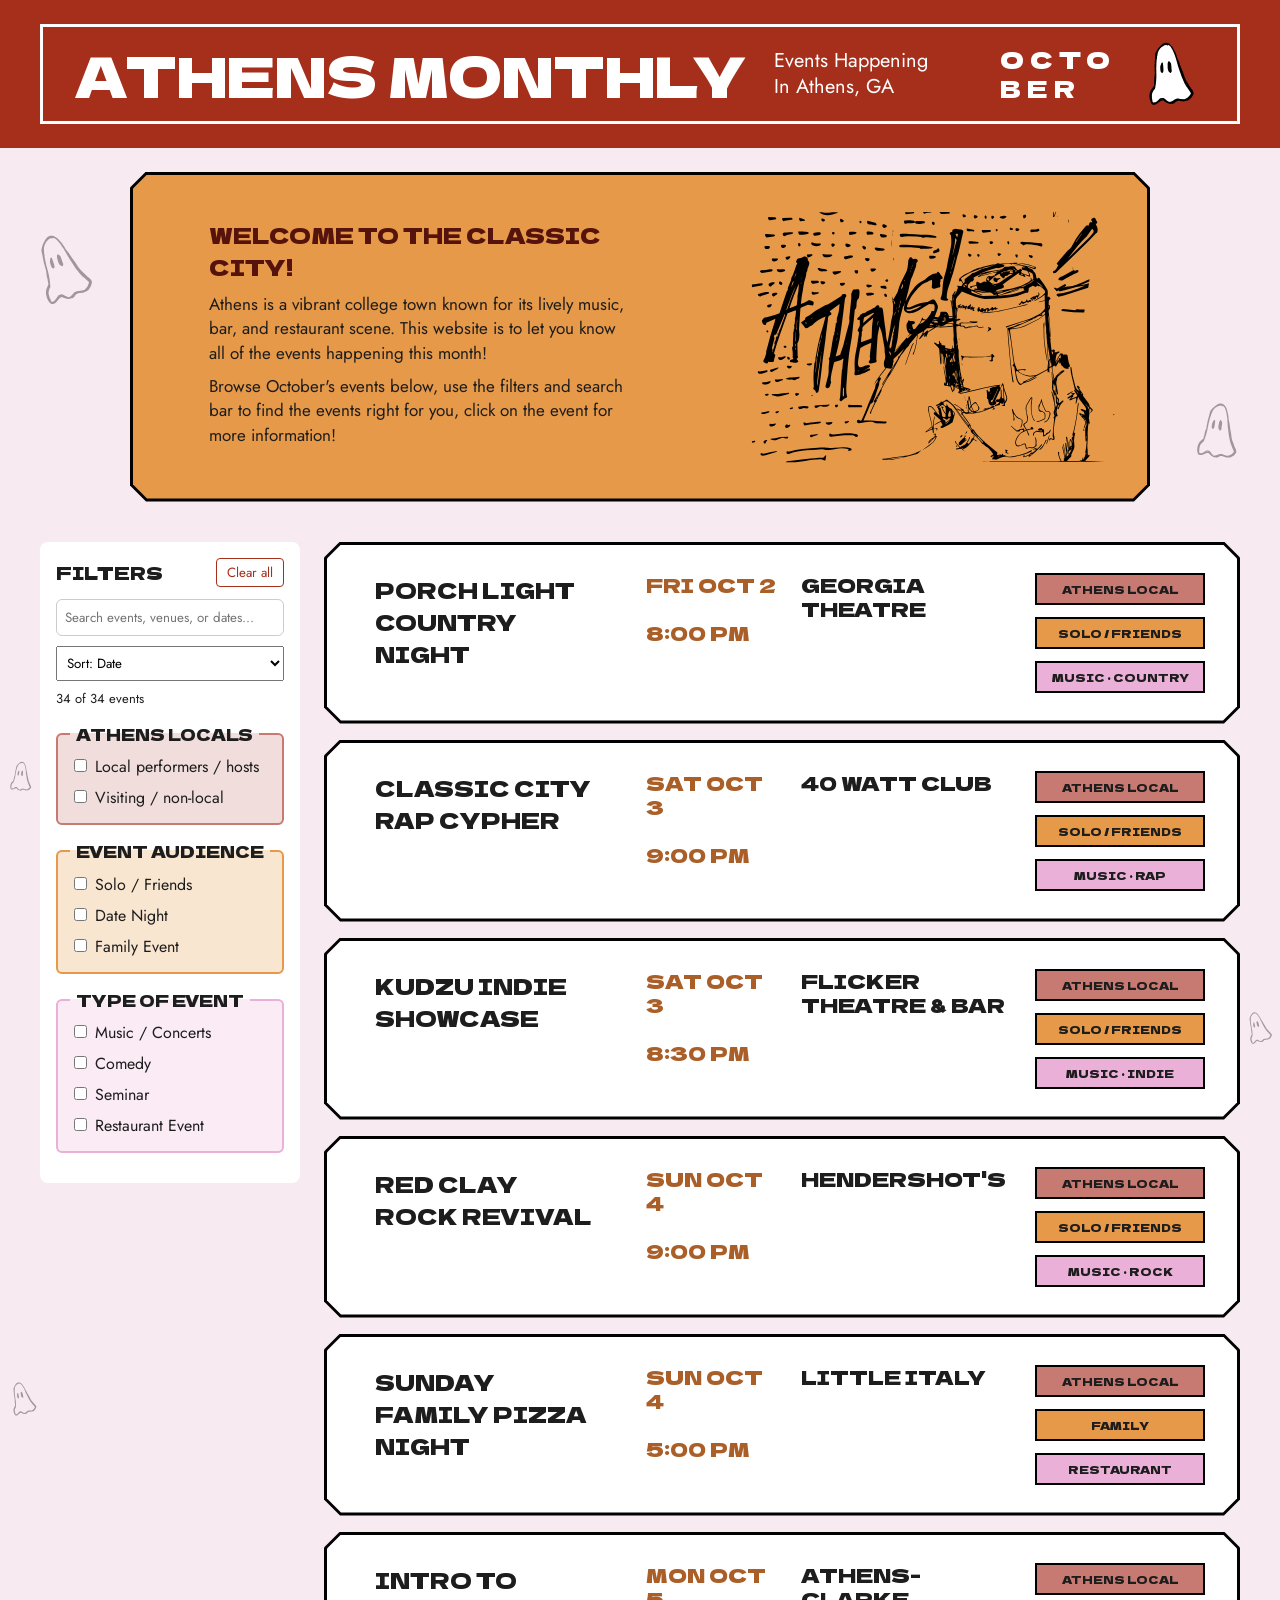
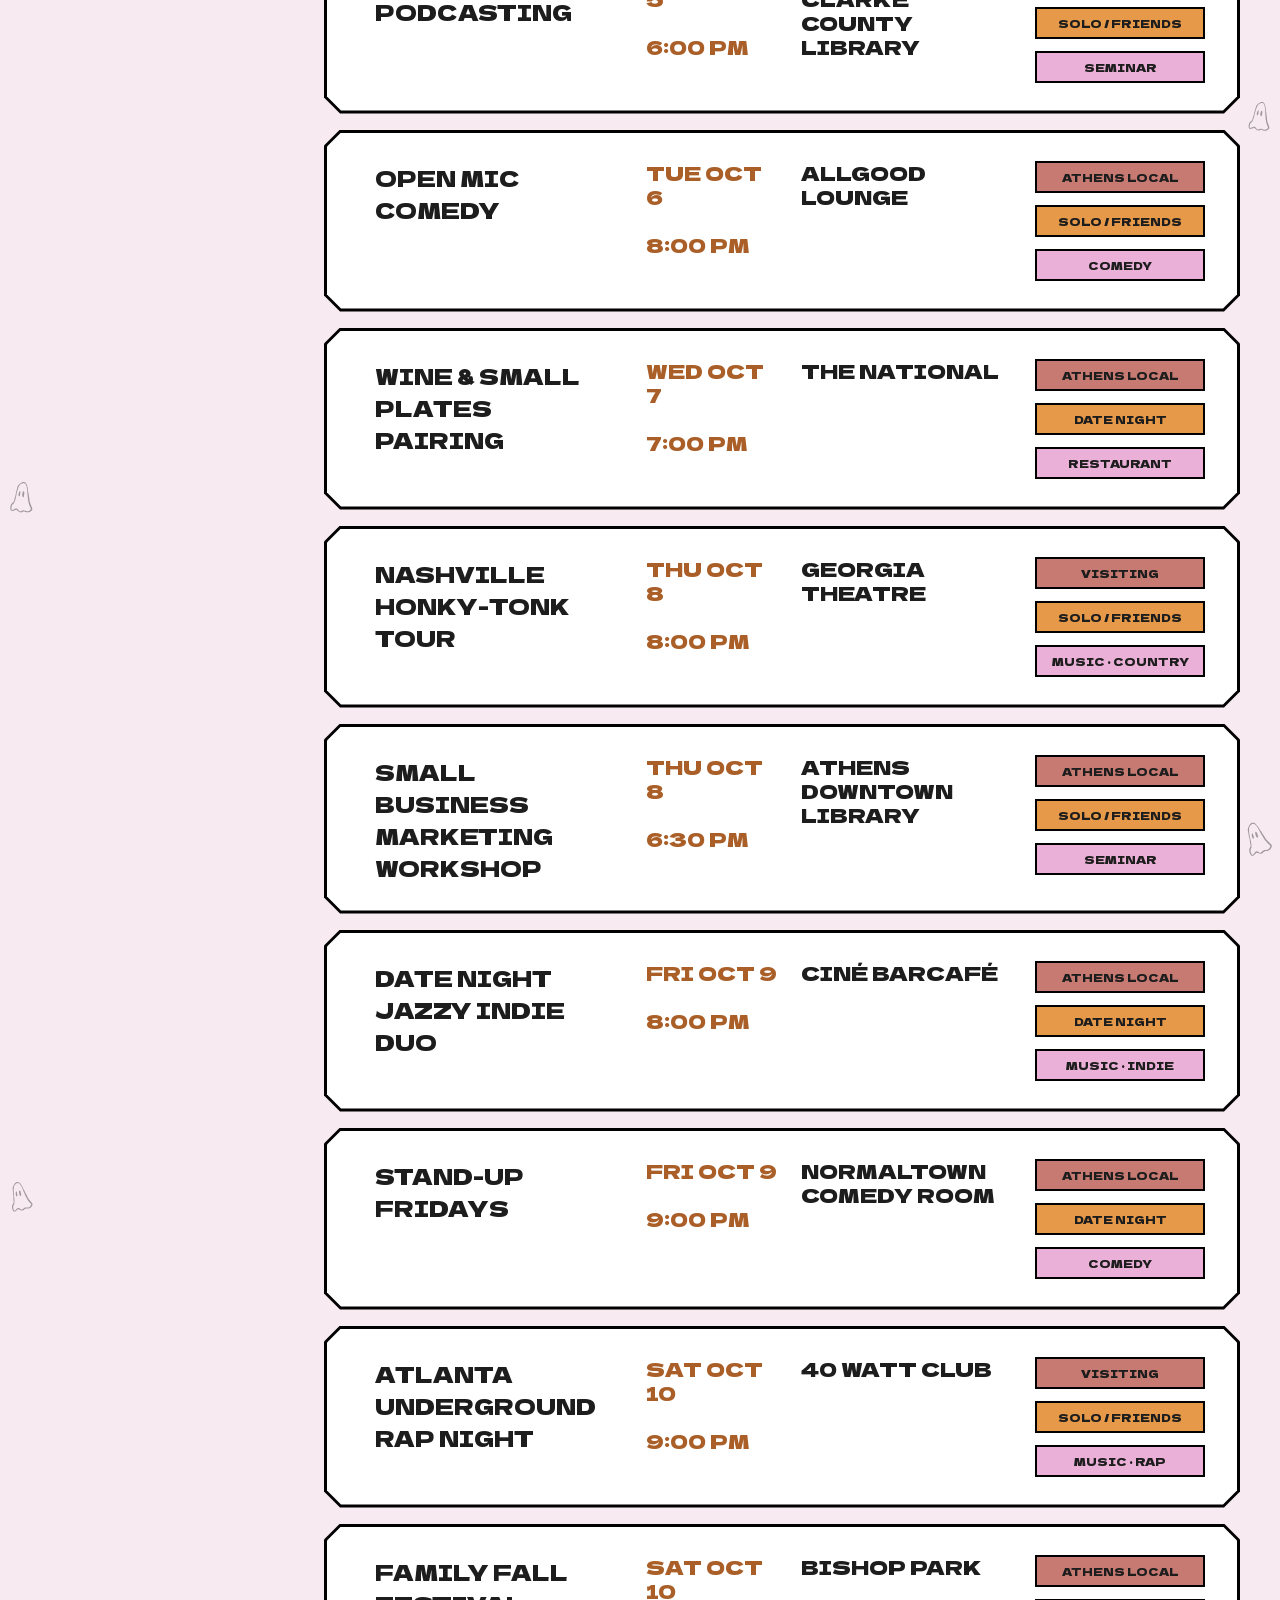
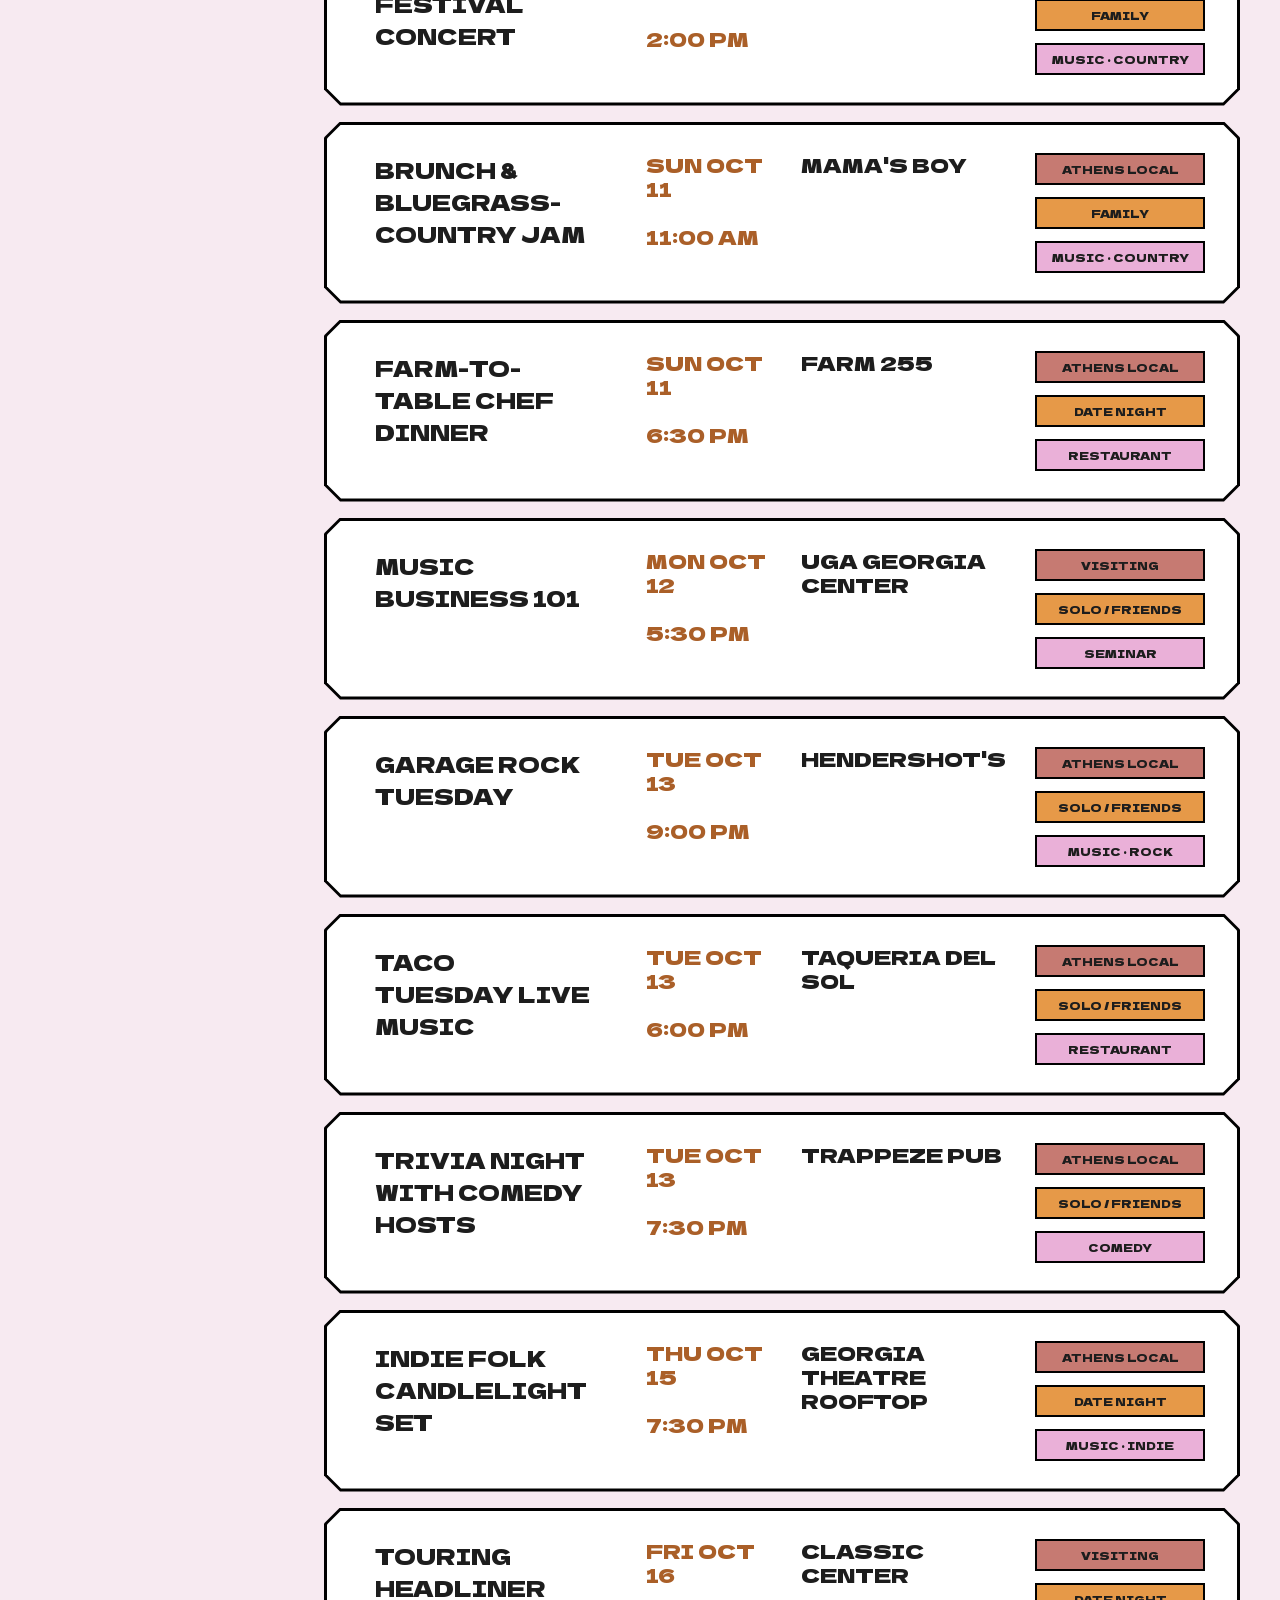
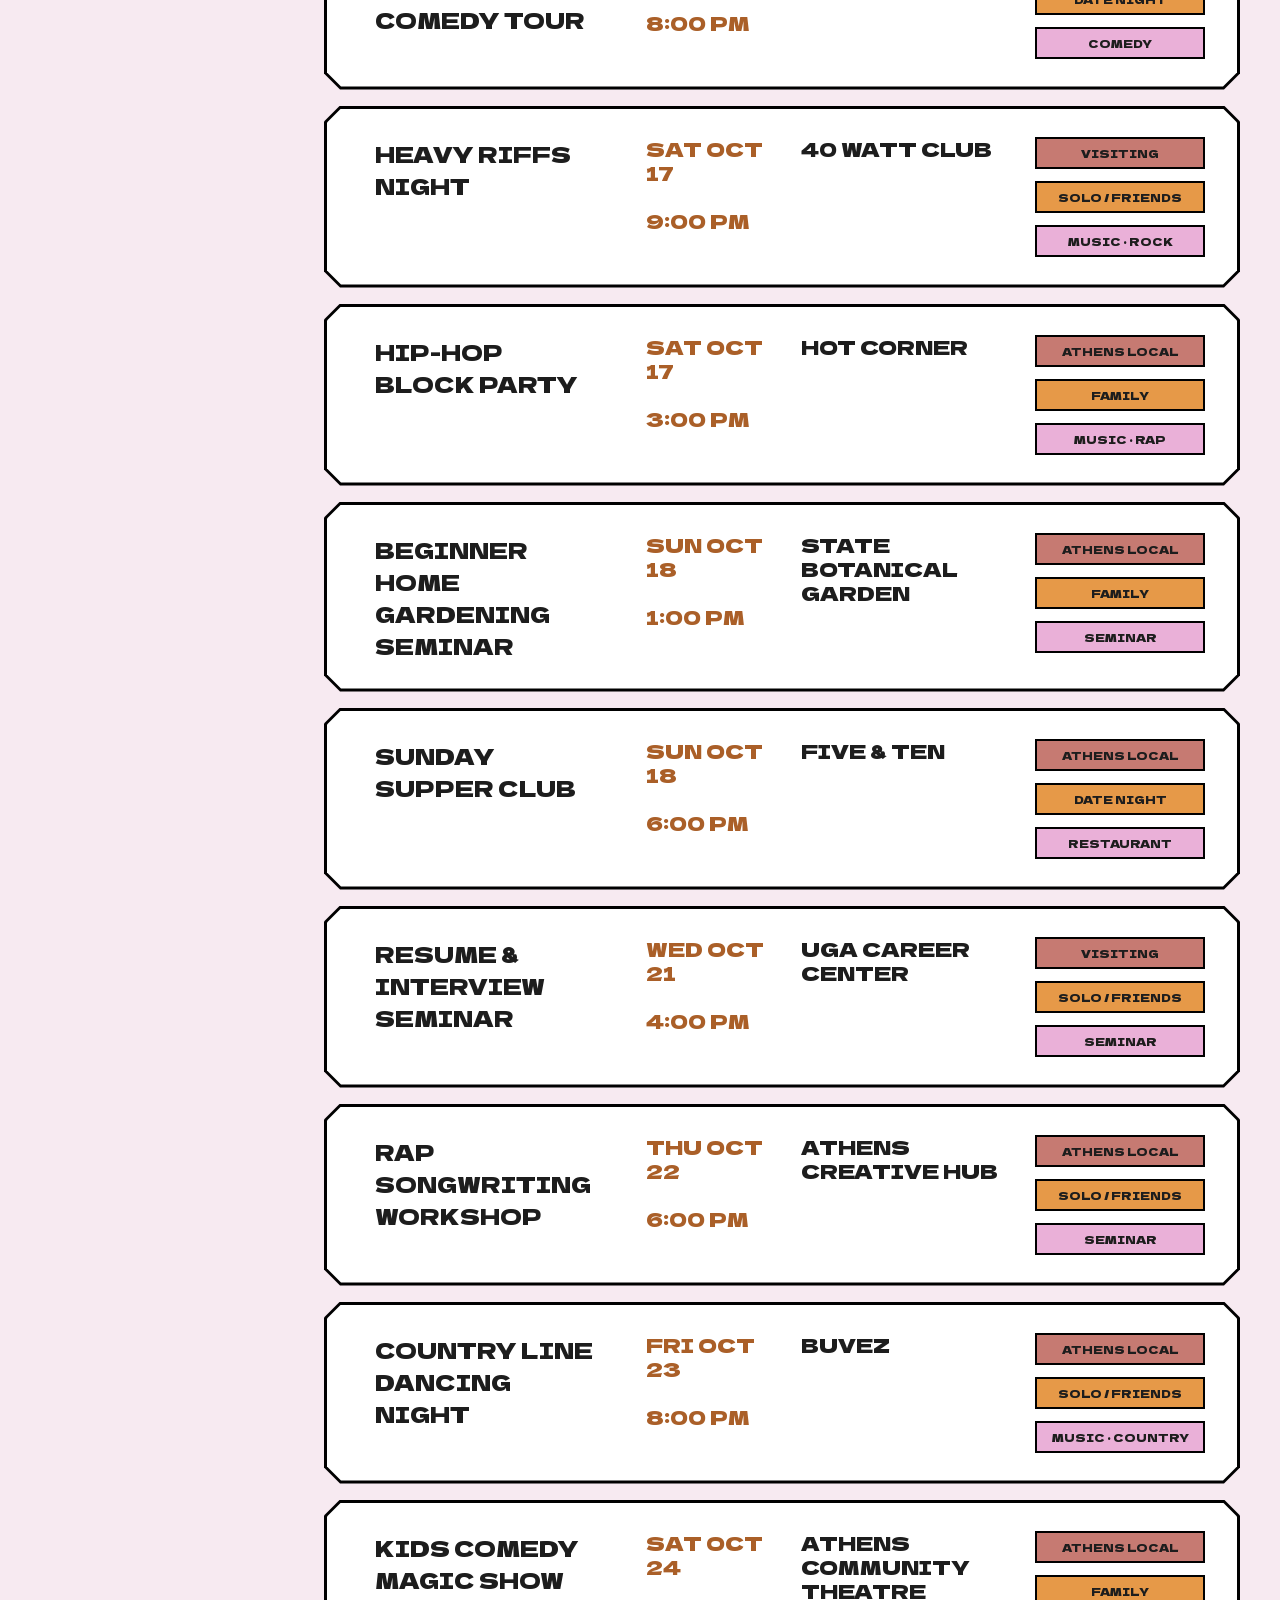
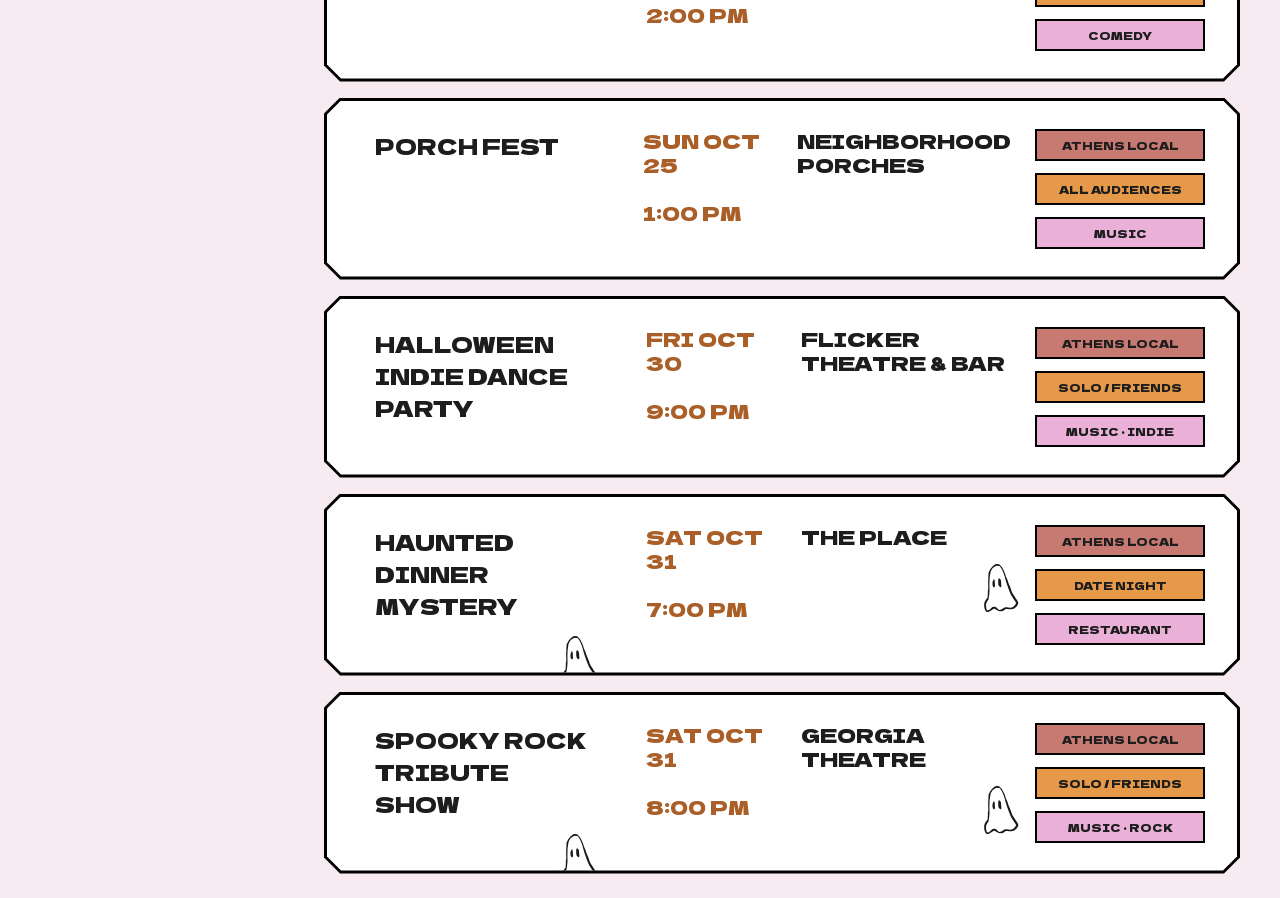
==== commit a3220165: "photos" ====
--- a/athens-monthly/index.html
+++ b/athens-monthly/index.html
@@ -4,7 +4,7 @@
     <meta charset="UTF-8">
     <meta name="viewport" content="width=device-width, initial-scale=1.0">
     <script>
-        // Phones get the full desktop layout scaled to fit, so nothing scrolls sideways.
+
         if (screen.width < 900) {
             document.querySelector('meta[name="viewport"]').content = "width=1100";
         }
@@ -40,9 +40,9 @@
         <div class="intro-inner">
             <img src="images/athensbackground.svg" alt="Illustration of Athens, Georgia">
             <div class="intro-text">
-                <h2>Welcome to the Classic City</h2>
-                <p>Athens is a college town with a music scene far bigger than its size. Every night of the week there is a show, a joke, a talk or a good dinner happening somewhere downtown.</p>
-                <p>Browse October's events below, then use the filters to find what fits your night: local acts, a date, or something for the whole family.</p>
+                <h2>Welcome to the Classic City!</h2>
+                <p>Athens is a vibrant college town known for its lively music, bar, and restaurant scene. This website is to let you know all of the events happening this month!</p>
+                <p>Browse October's events below, use the filters and search bar to find the events right for you, click on the event for more information!</p>
             </div>
         </div>
     </section>
--- a/athens-monthly/style.css
+++ b/athens-monthly/style.css
@@ -73,13 +73,13 @@
     transform: rotate(var(--r, 0deg));
 }
 
-/* Absolutely positioned so the ghosts never change the bar's layout. */
+
 .card h3, .card .where { position: relative; }
 .date-ghost { position: absolute; top: calc(100% + 12px); width: 56px; height: auto; opacity: 0.9; pointer-events: none; }
 .card h3 .date-ghost { left: 190px; }
 .card .where .date-ghost { left: 170px; }
 
-/* Same black-outline bevel as .card. */
+
 .intro {
     --bevel: 16px;
     background: #000;
@@ -214,7 +214,7 @@
     gap: 16px;
 }
 
-/* Black outer shell + white inner, both clipped, gives a beveled outline. */
+
 .card {
     --bevel: 16px;
     background: #000;
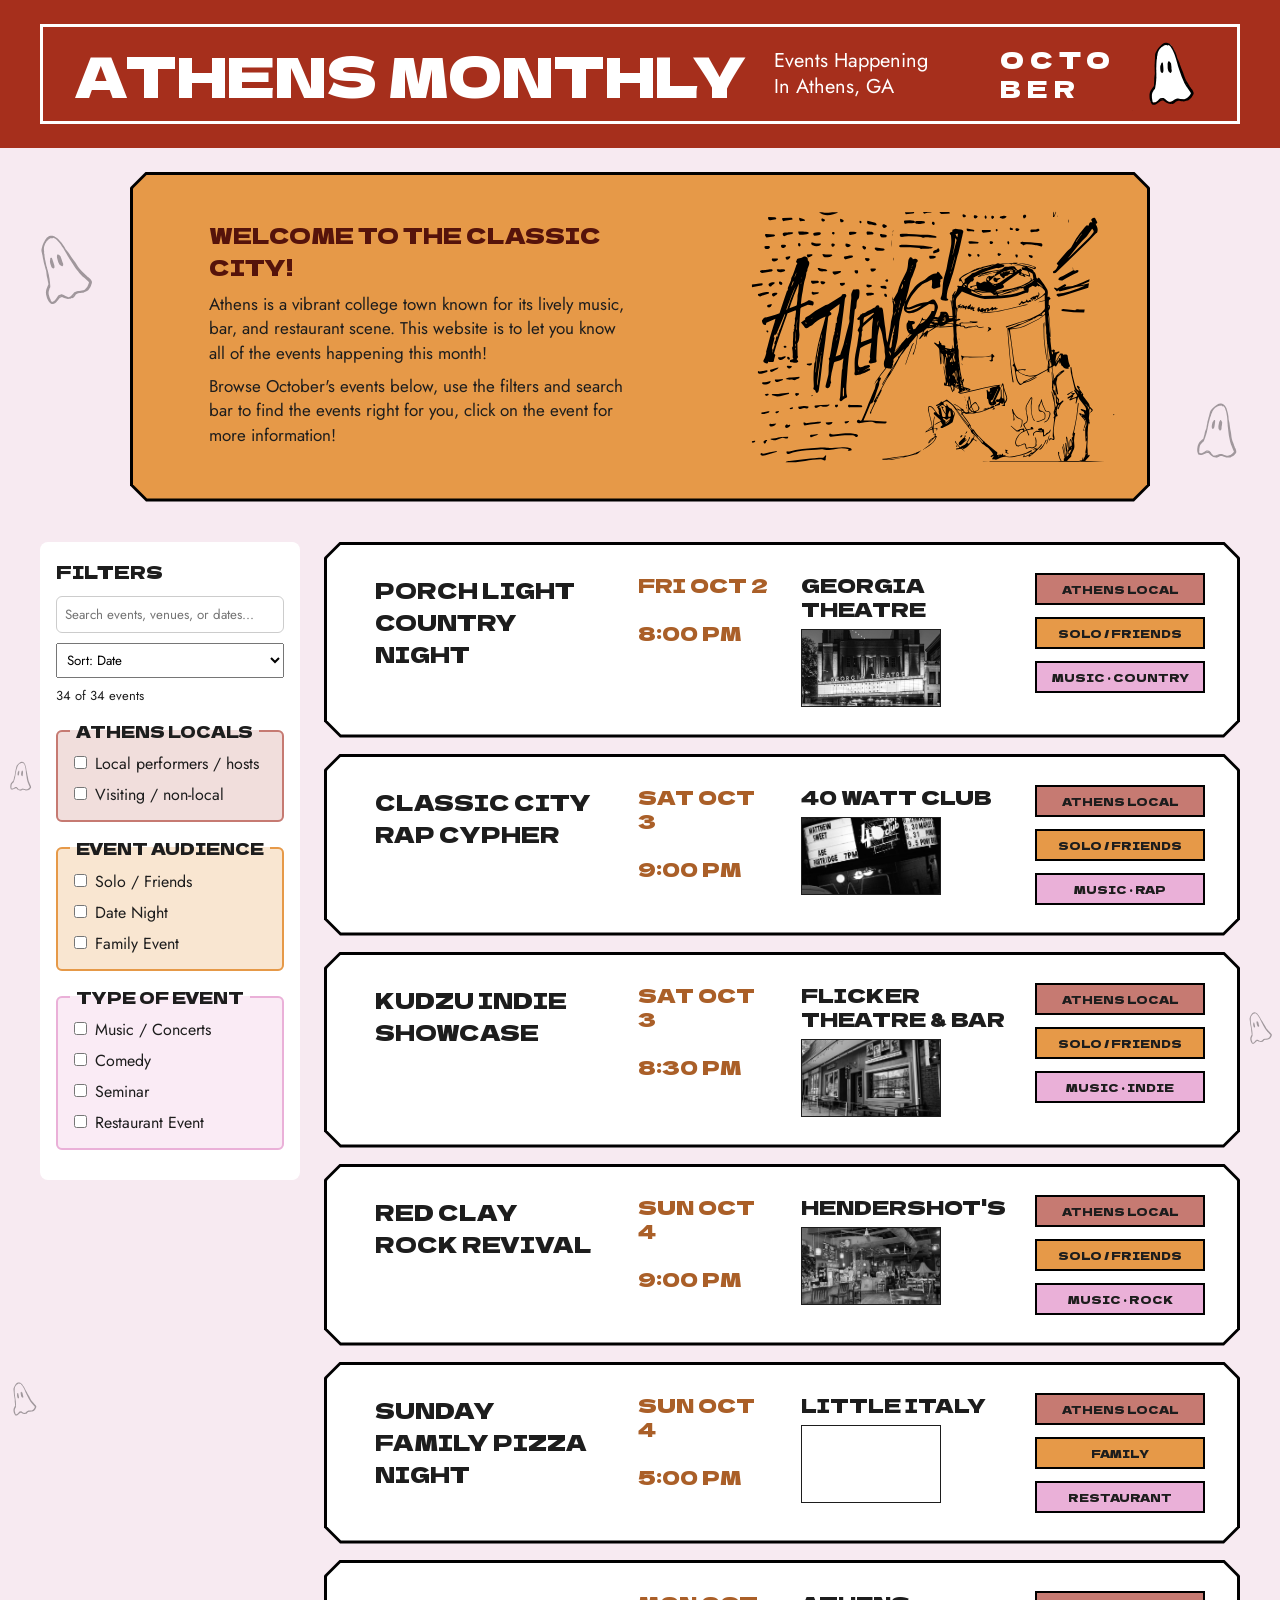
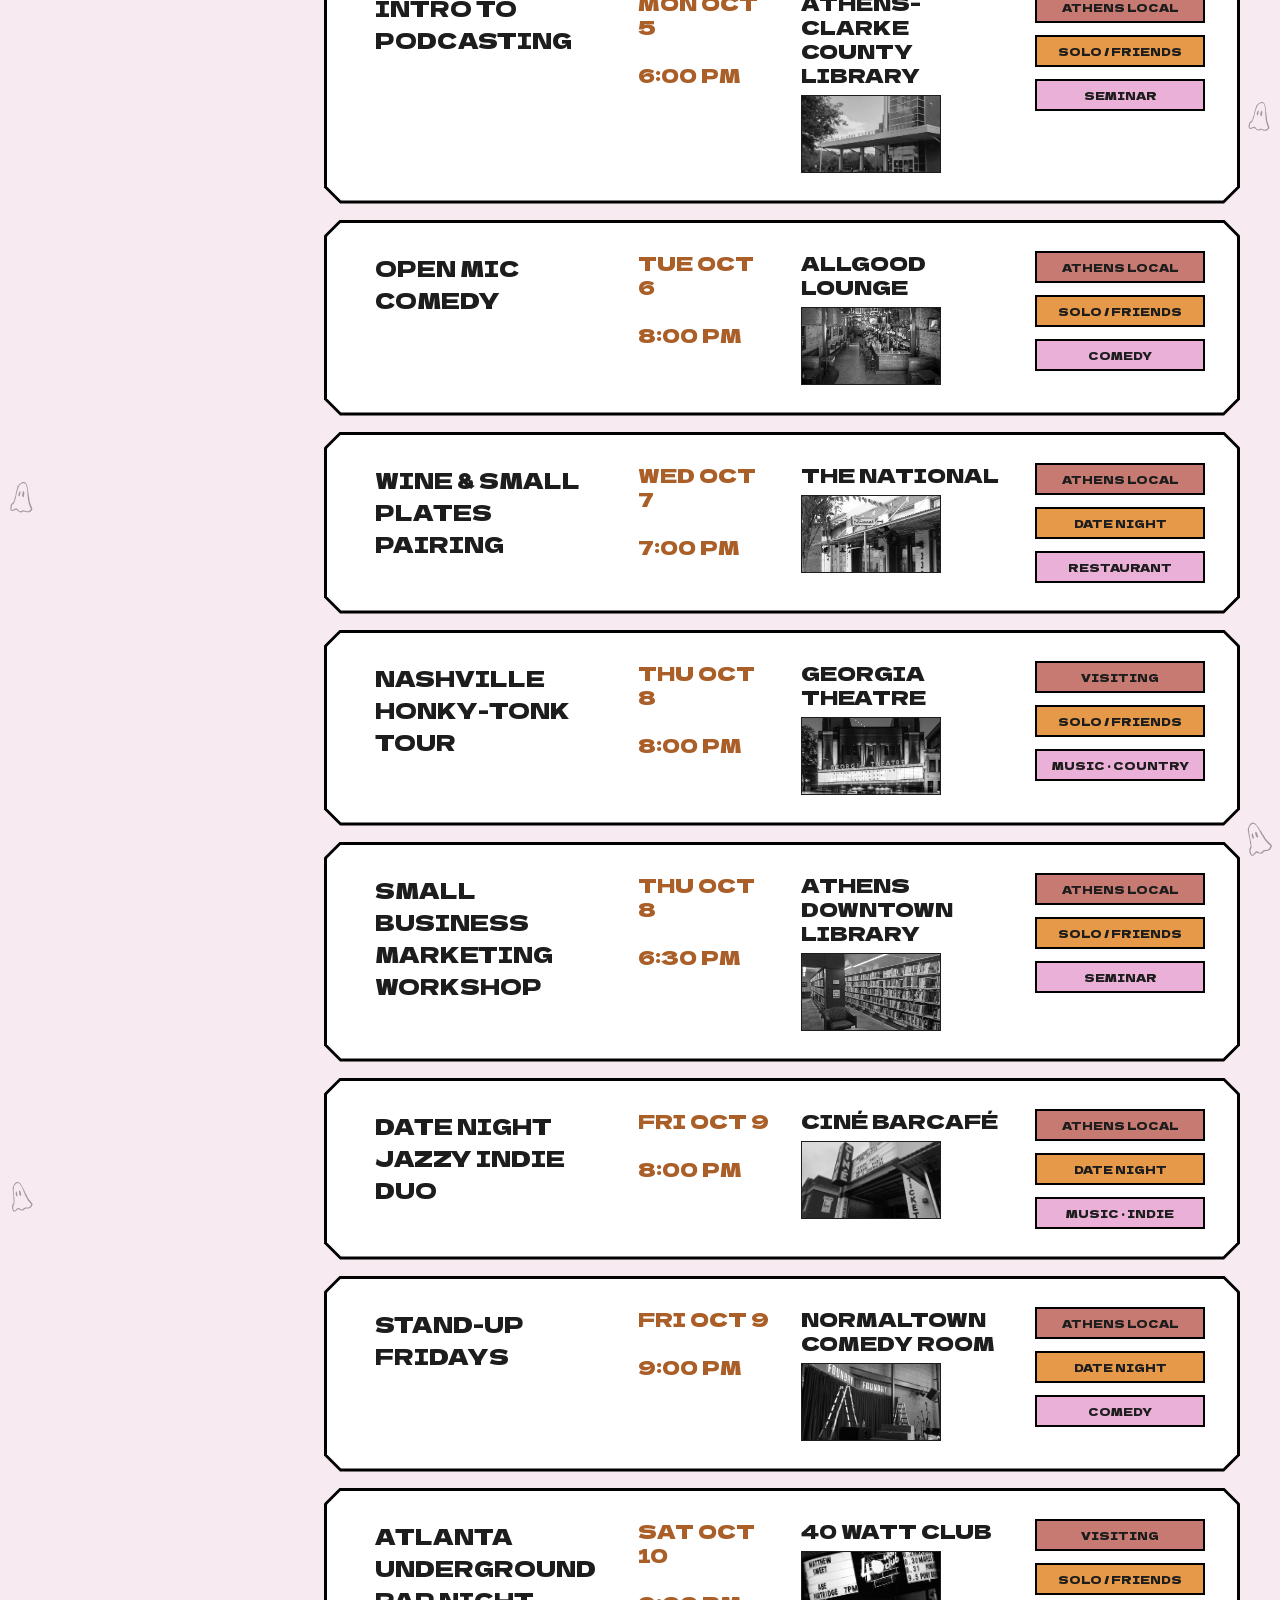
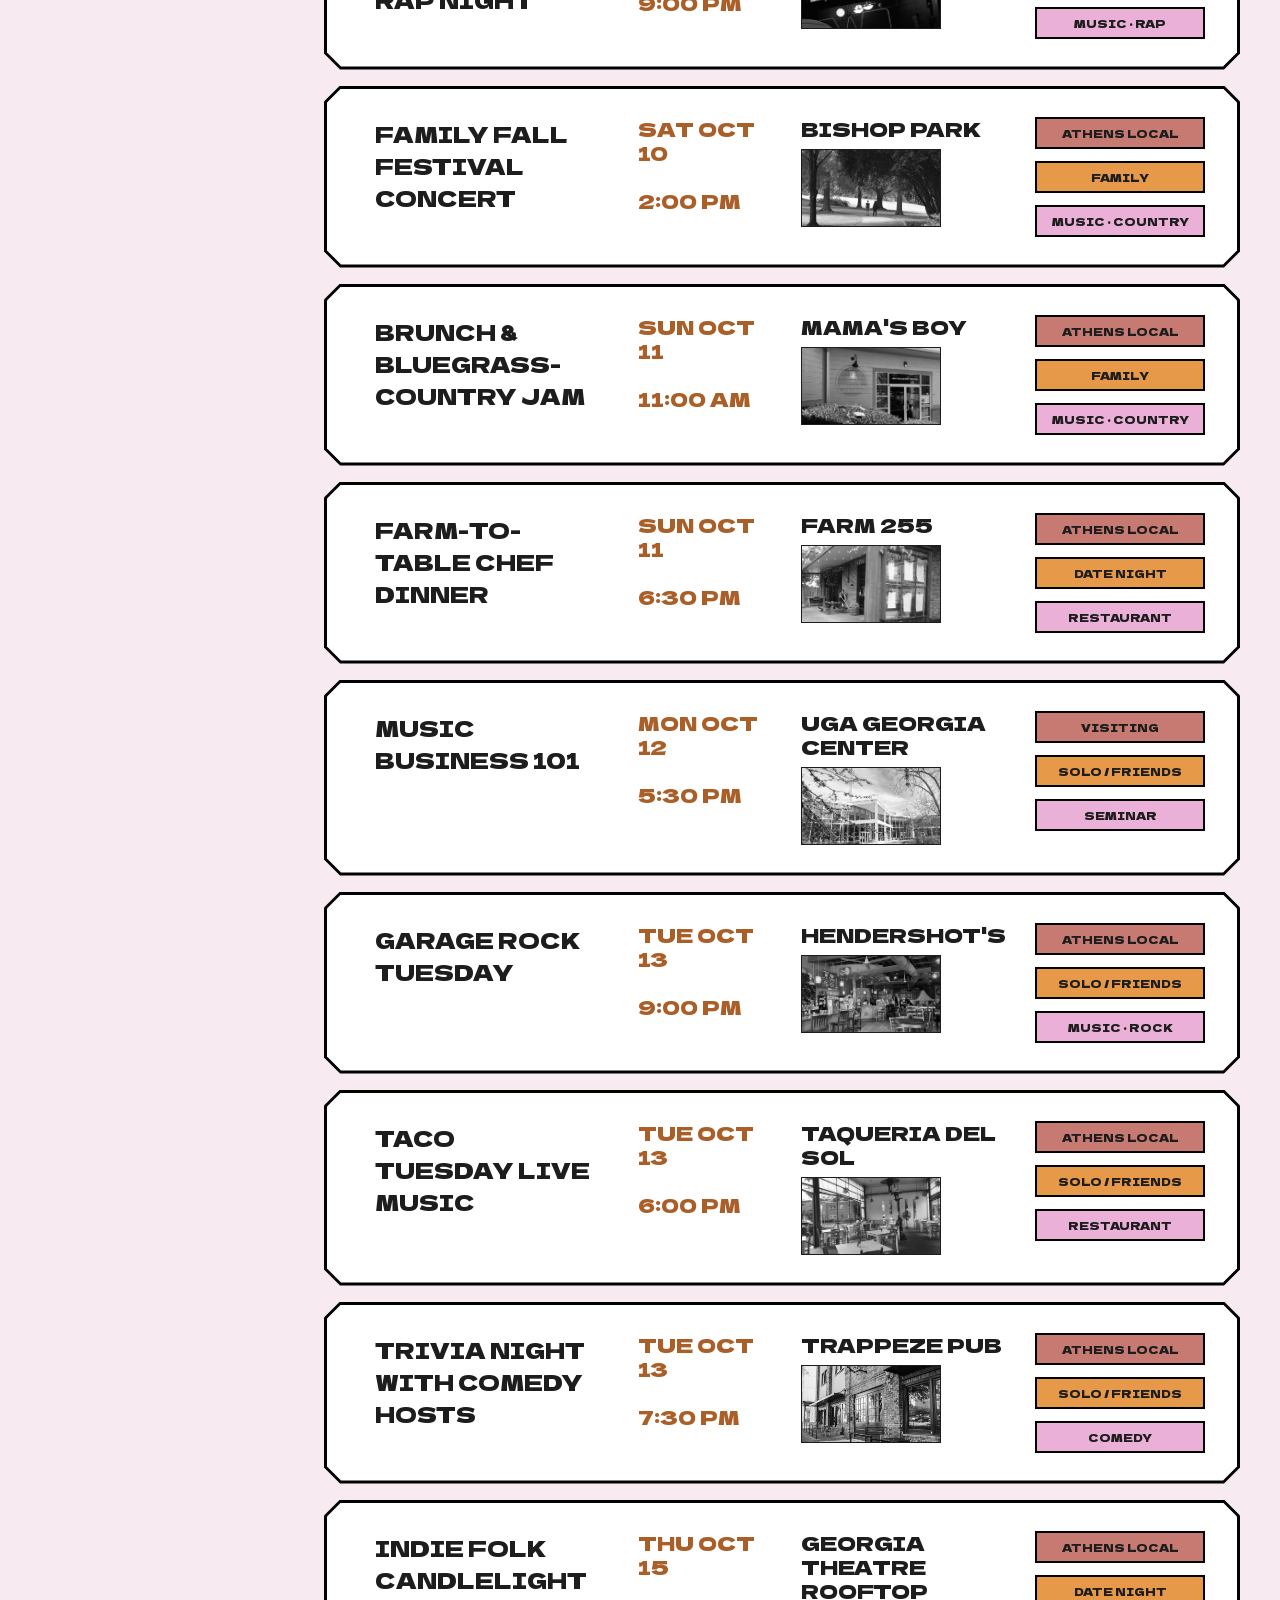
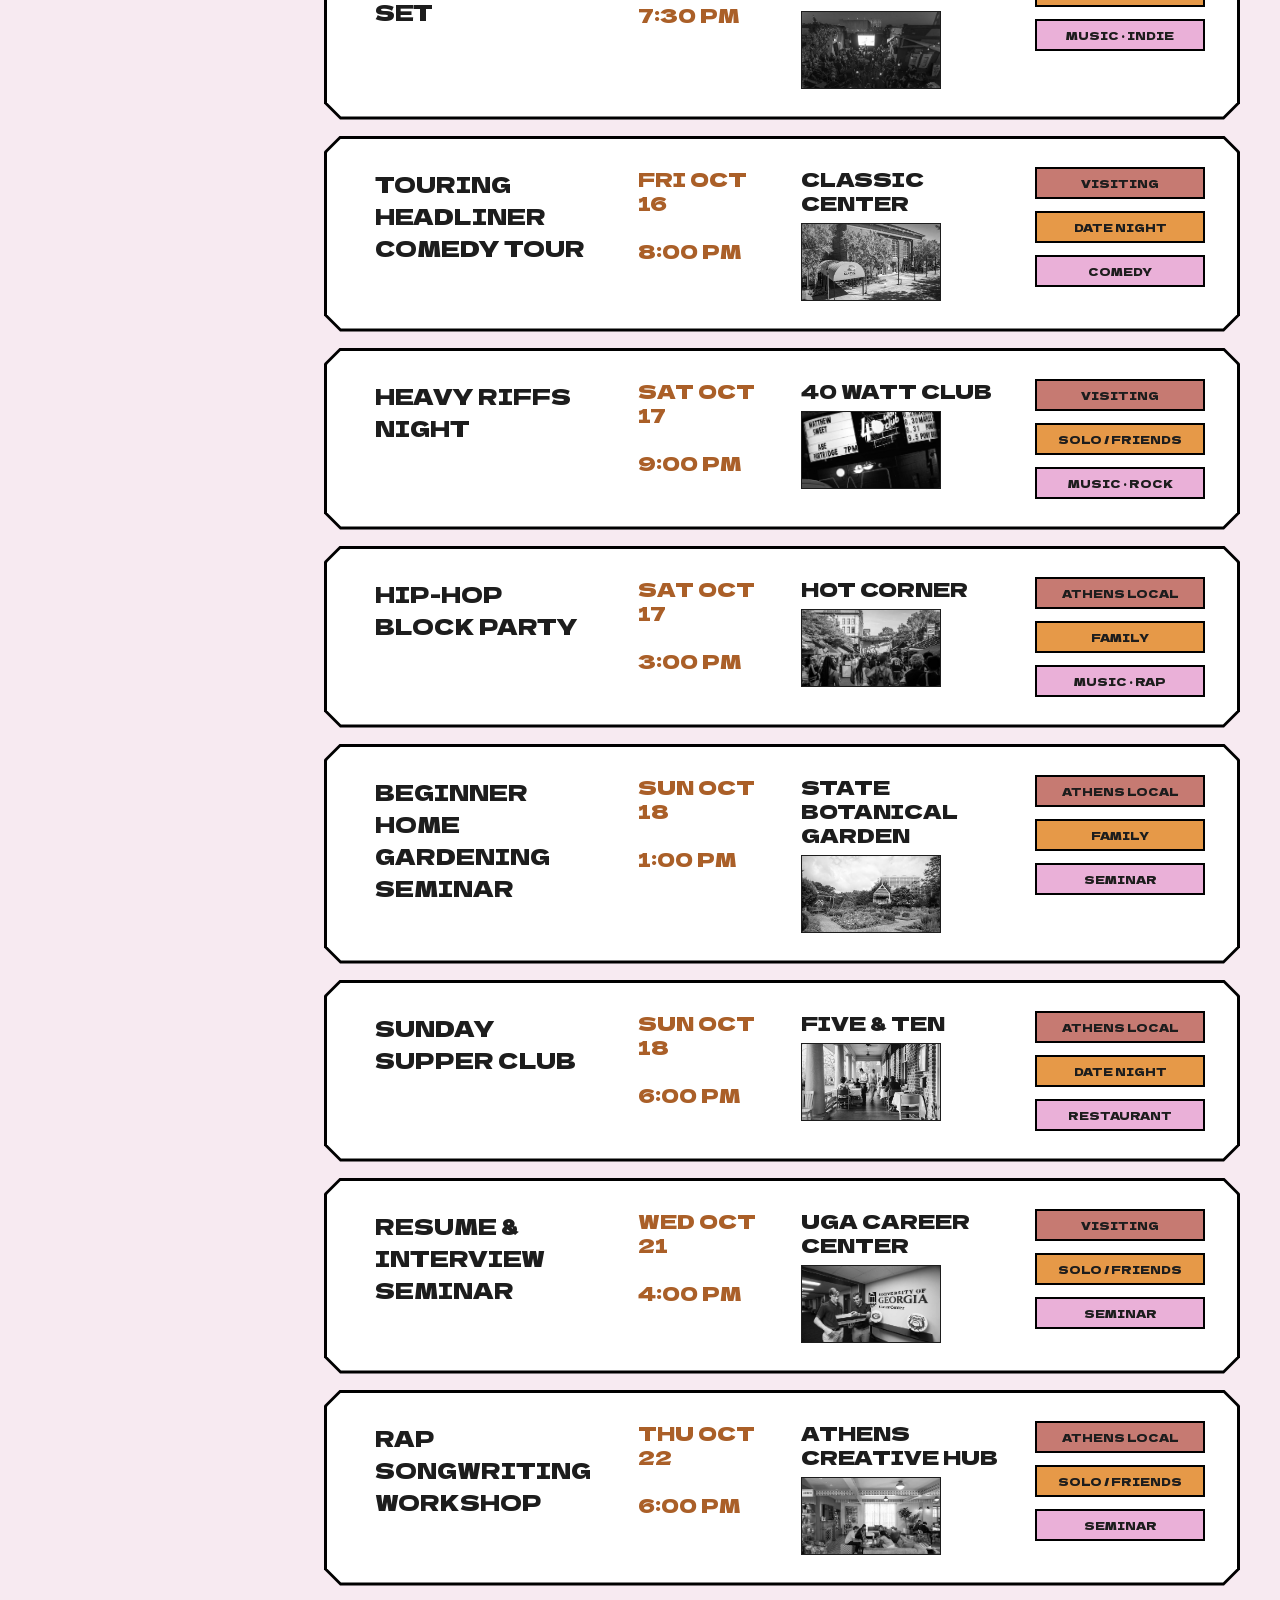
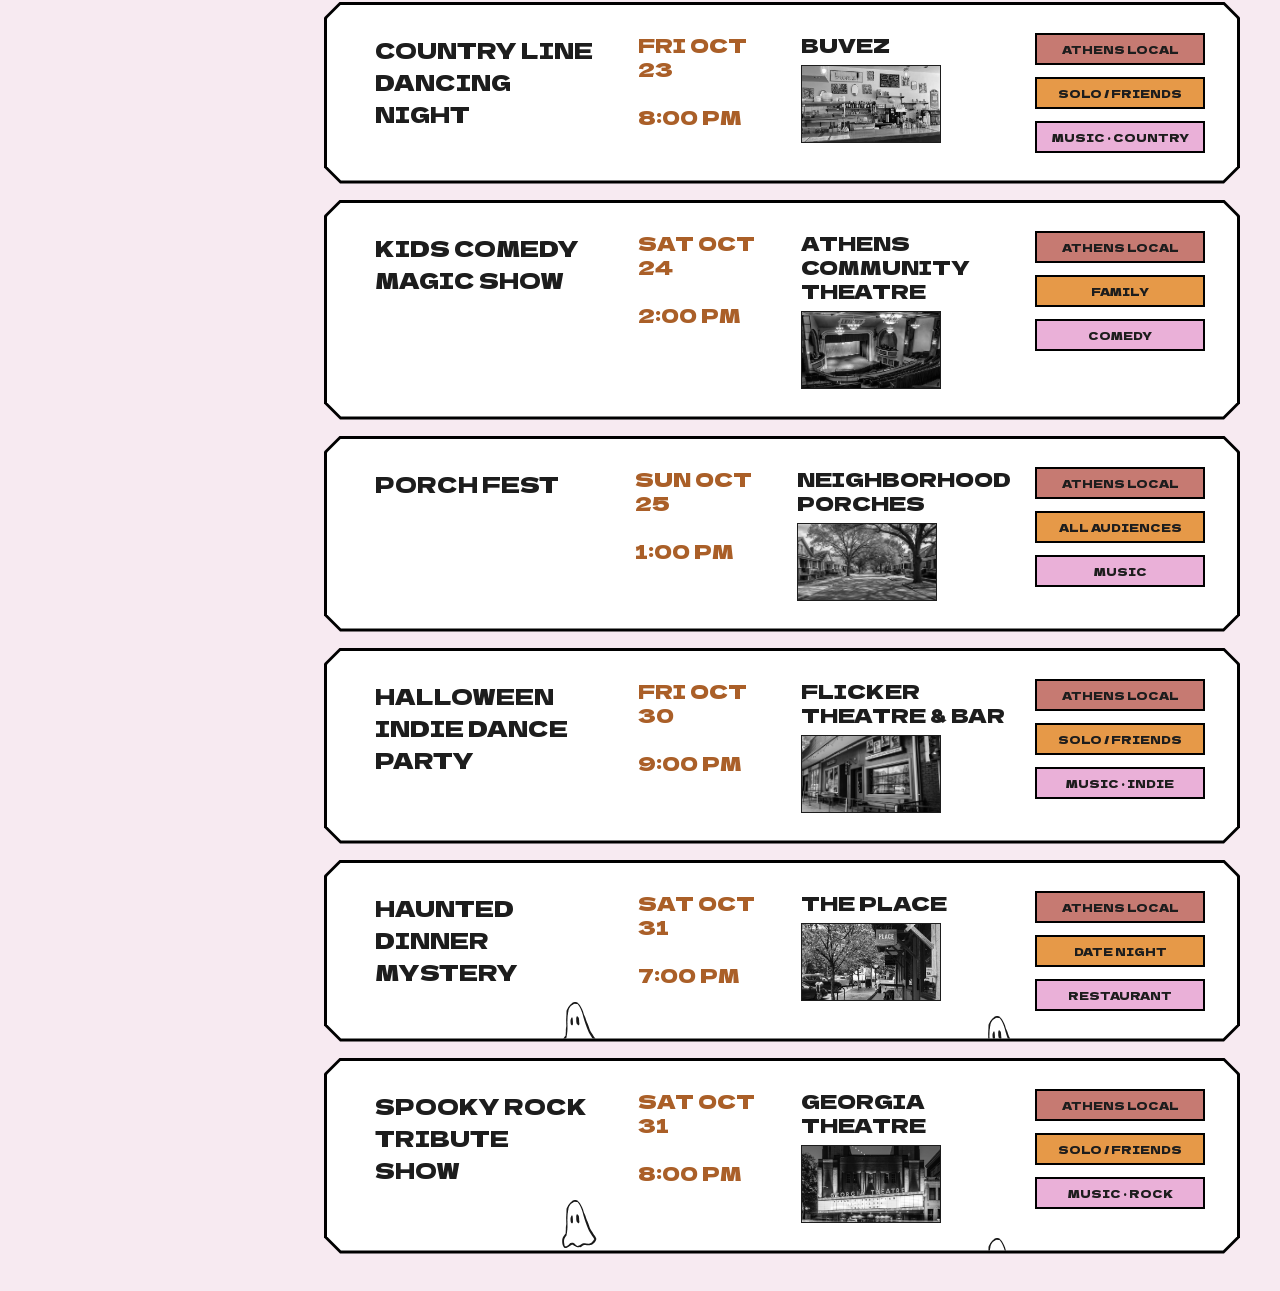
==== commit 0d7f562a: "removeremove" ====
--- a/athens-monthly/index.html
+++ b/athens-monthly/index.html
@@ -51,7 +51,6 @@
         <aside id="filters">
             <div class="filter-top">
                 <h2>Filters</h2>
-                <button id="clear" type="button">Clear all</button>
             </div>
 
             <input type="search" id="search" placeholder="Search events, venues, or dates..." aria-label="Search events">
--- a/athens-monthly/style.css
+++ b/athens-monthly/style.css
@@ -103,7 +103,7 @@
         0 calc(100% - var(--bevel)), 0 var(--bevel));
 }
 
-/* Negative margins let the art grow without making the panel taller. */
+
 .intro img { width: 380px; height: 380px; margin: -60px 0; flex-shrink: 0; object-fit: contain; order: 2; }
 
 .intro h2 {
@@ -242,8 +242,18 @@
 .card h3, .card p { margin: 0; font-weight: normal; }
 .card h3 { font-size: 22px; padding: 0 24px 0 16px; }
 .when, .where { font-size: 20px; line-height: 1.2; }
+.when { position: relative; left: -8px; }
 .when span { display: block; color: var(--date); }
 .when span + span { margin-top: 24px; }
+.venue-thumb {
+    display: block;
+    width: 140px;
+    height: 78px;
+    margin-top: 8px;
+    border: 1px solid #1d1d1d;
+    object-fit: cover;
+    filter: grayscale(1);
+}
 
 .chips { display: flex; flex-direction: column; gap: 12px; }
 
@@ -309,6 +319,8 @@
 #modal-body dl { display: grid; grid-template-columns: 70px 1fr; gap: 6px; margin: 0 0 12px; }
 #modal-body dt { font-weight: bold; }
 #modal-body dd { margin: 0; }
+#modal-body a { color: var(--uga-red); font-weight: 600; text-underline-offset: 2px; }
+#modal-body a:hover { color: var(--ink); }
 #modal-body span {
     display: inline-block;
     border-radius: 10px;
@@ -322,7 +334,7 @@
 #modal-body span.type { background: var(--type); color: #1d1d1d; }
 #modal-body span.event { background: var(--event); color: #1d1d1d; }
 
-/* Compact layout for narrow windows; the filters stay on the left. */
+
 @media (max-width: 900px) {
     header { padding: 12px 16px; }
     .masthead { flex-wrap: wrap; gap: 8px 16px; padding: 12px 16px; }
@@ -350,9 +362,10 @@
     .card h3 { grid-column: 1 / -1; font-size: 16px; padding: 0; }
     .when, .where { font-size: 13px; }
     .when span + span { margin-top: 8px; }
+    .venue-thumb { width: 110px; height: 62px; }
     .chips { grid-column: 1 / -1; flex-direction: row; flex-wrap: wrap; gap: 6px; }
     .chip { font-size: 9px; padding: 4px 6px; }
 
-    /* Narrow bars have no spare room under the text, so the ghosts tuck in at the right edge of their cells. */
+
     .card h3 .date-ghost, .card .where .date-ghost { top: 0; left: auto; right: 0; width: 34px; }
 }
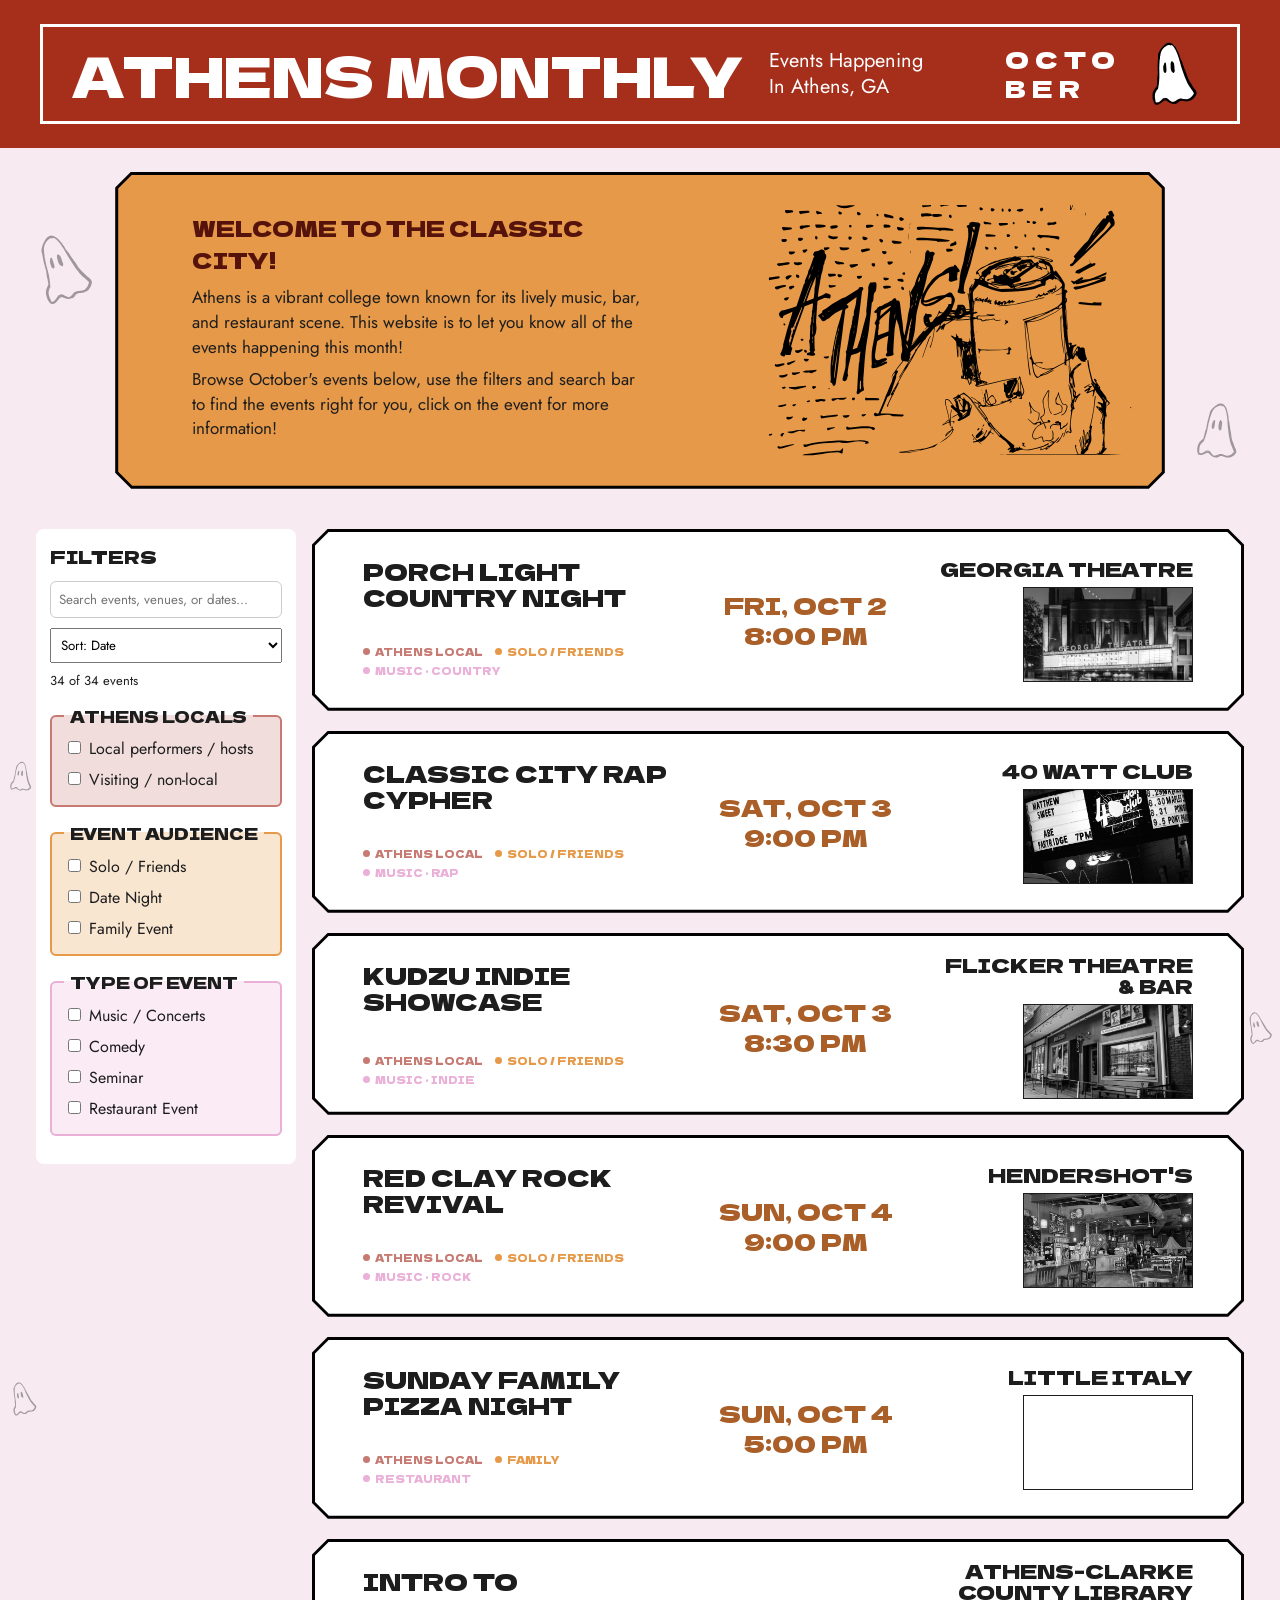
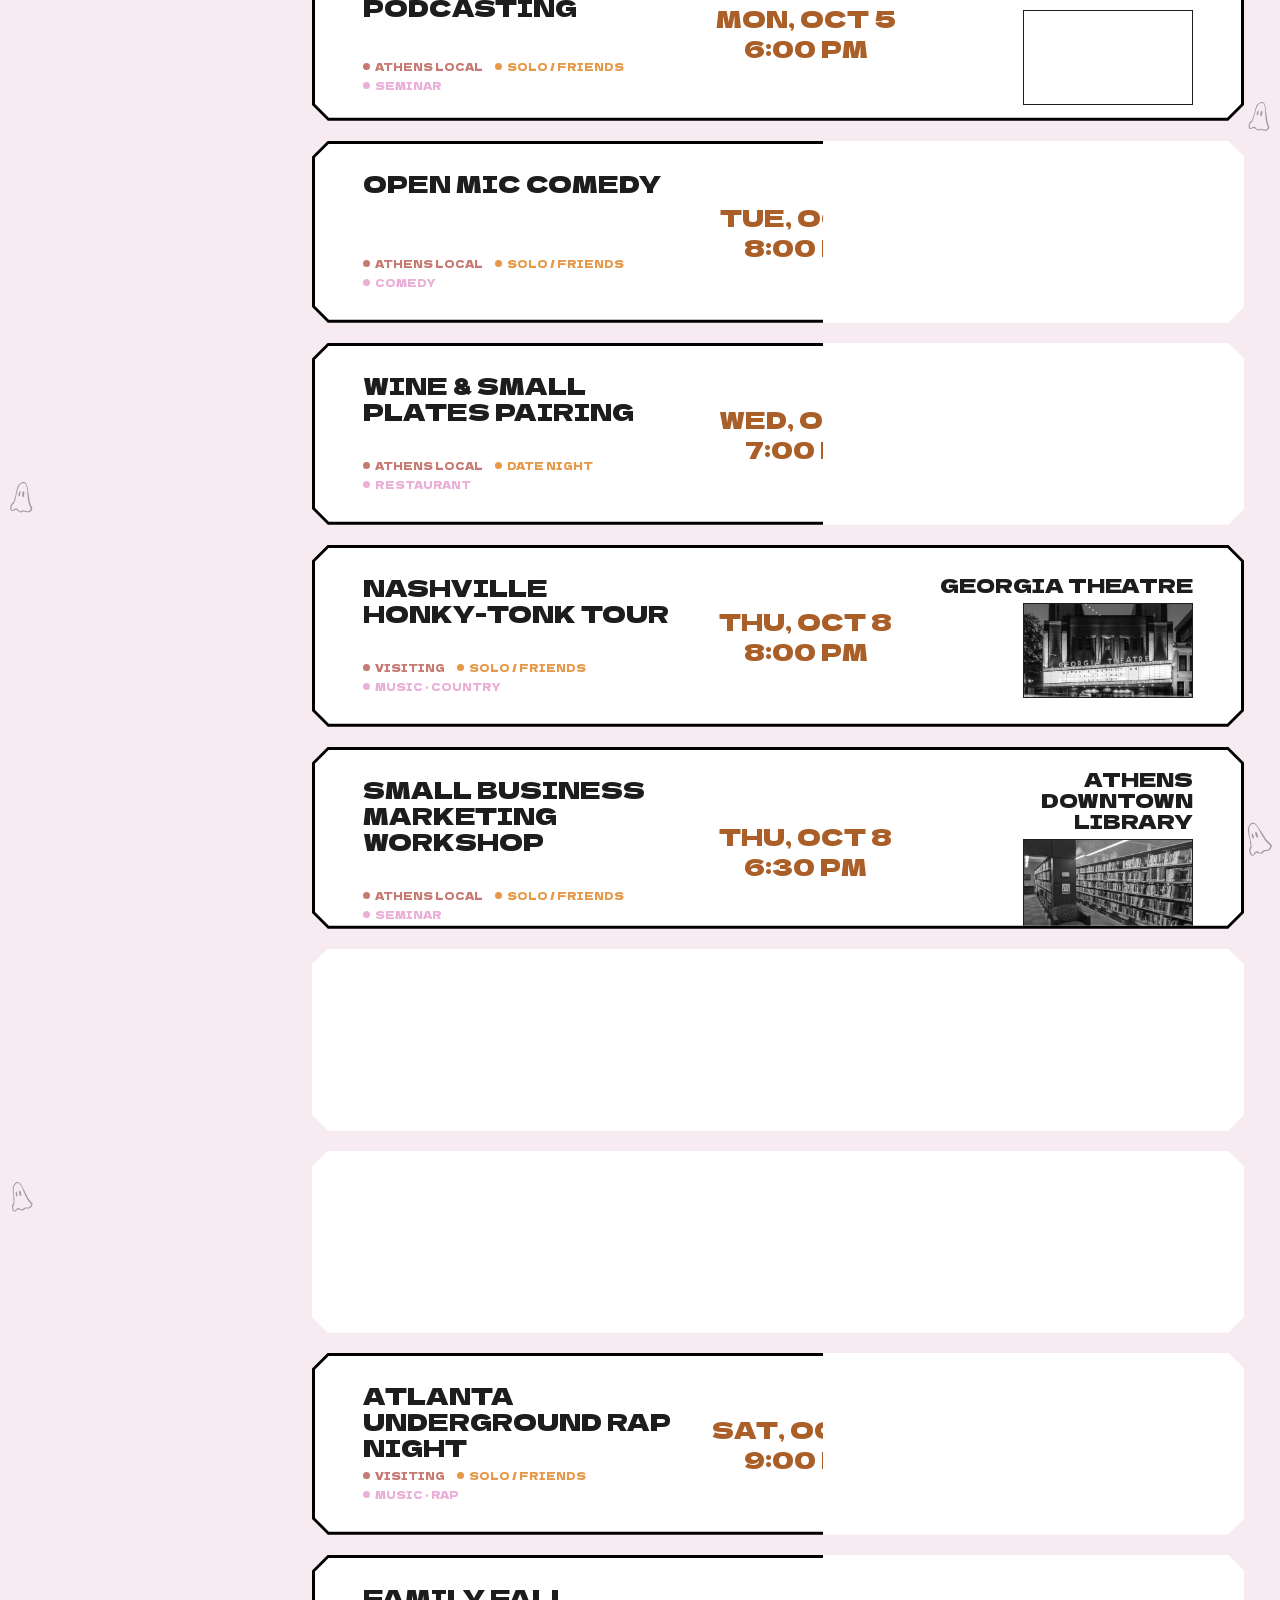
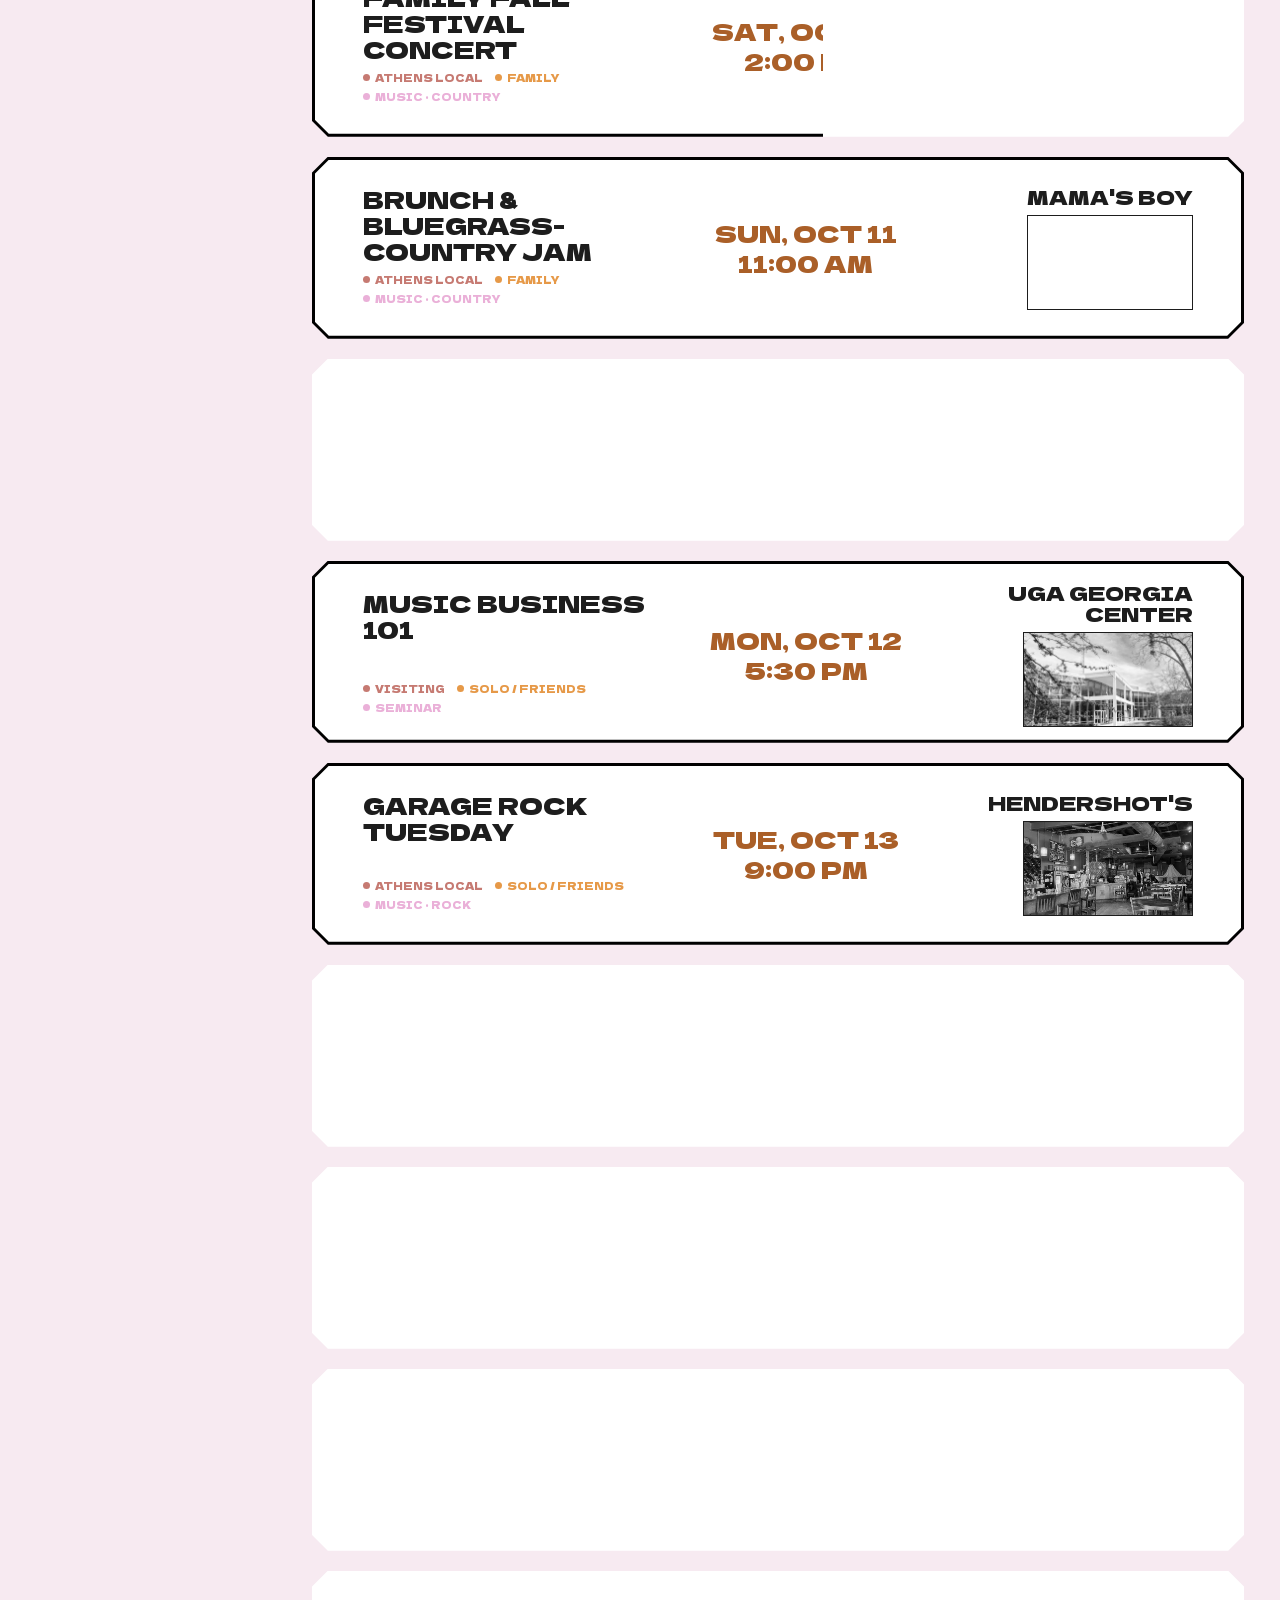
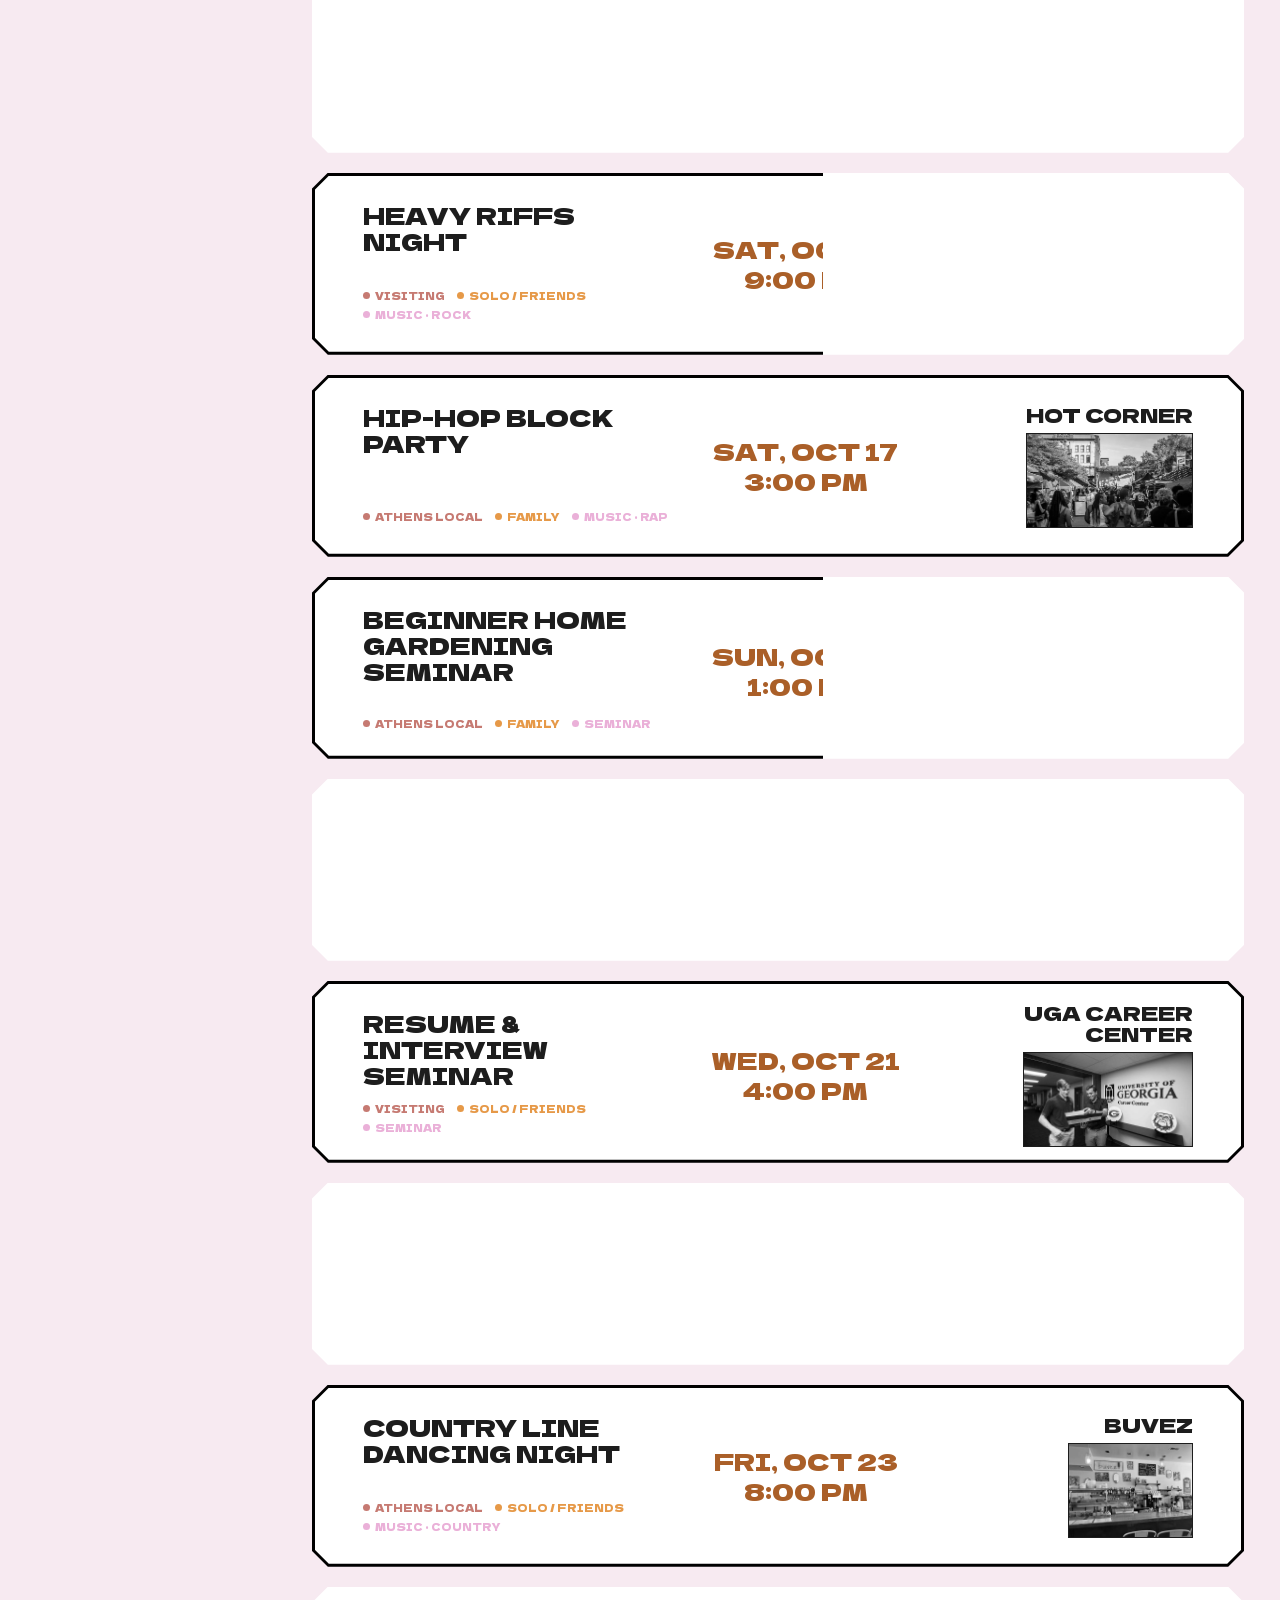
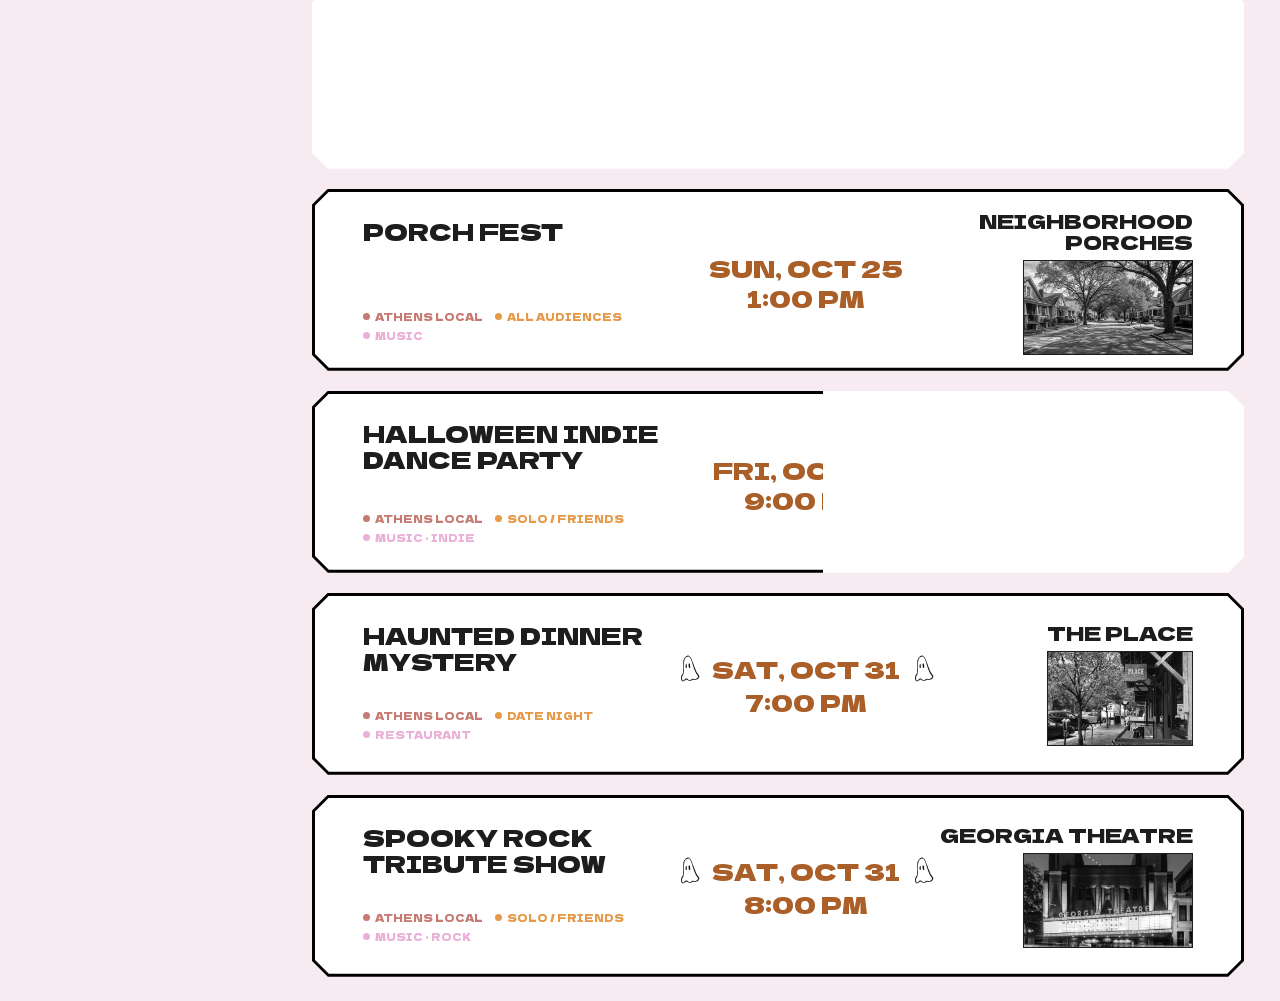
==== commit c01fea19: "sizing" ====
--- a/athens-monthly/index.html
+++ b/athens-monthly/index.html
@@ -3,12 +3,6 @@
 <head>
     <meta charset="UTF-8">
     <meta name="viewport" content="width=device-width, initial-scale=1.0">
-    <script>
-
-        if (screen.width < 900) {
-            document.querySelector('meta[name="viewport"]').content = "width=1100";
-        }
-    </script>
     <title>Athens Monthly</title>
     <link rel="preconnect" href="https://fonts.googleapis.com">
     <link href="https://fonts.googleapis.com/css2?family=Dela+Gothic+One&family=Jost:wght@400;500;600&display=swap" rel="stylesheet">
--- a/athens-monthly/style.css
+++ b/athens-monthly/style.css
@@ -30,9 +30,11 @@
 .masthead {
     display: flex;
     align-items: center;
-    gap: 28px;
+    gap: clamp(20px, 2vw, 28px);
+    width: min(100%, 1600px);
+    margin-inline: auto;
     border: 3px solid #fff;
-    padding: 18px 32px;
+    padding: 18px clamp(24px, 2.3vw, 32px);
 }
 
 header h1 {
@@ -74,17 +76,16 @@
 }
 
 
-.card h3, .card .where { position: relative; }
-.date-ghost { position: absolute; top: calc(100% + 12px); width: 56px; height: auto; opacity: 0.9; pointer-events: none; }
-.card h3 .date-ghost { left: 190px; }
-.card .where .date-ghost { left: 170px; }
+.date-line { display: flex !important; align-items: center; justify-content: center; gap: 8px; white-space: nowrap; }
+.date-ghost { width: 30px; height: 30px; object-fit: contain; opacity: 0.9; pointer-events: none; }
 
 
 .intro {
     --bevel: 16px;
     background: #000;
     padding: 3px;
-    margin: 24px 130px 0;
+    width: min(1400px, calc(100% - clamp(64px, 18vw, 260px)));
+    margin: 24px auto 0;
     clip-path: polygon(var(--bevel) 0, calc(100% - var(--bevel)) 0, 100% var(--bevel),
         100% calc(100% - var(--bevel)), calc(100% - var(--bevel)) 100%, var(--bevel) 100%,
         0 calc(100% - var(--bevel)), 0 var(--bevel));
@@ -94,9 +95,9 @@
     --bevel: 14px;
     display: flex;
     align-items: center;
-    gap: 28px;
+    gap: clamp(20px, 2vw, 28px);
     background: var(--type);
-    padding: 32px 28px;
+    padding: clamp(24px, 2vw, 32px) clamp(20px, 2vw, 28px);
     overflow: hidden;
     clip-path: polygon(var(--bevel) 0, calc(100% - var(--bevel)) 0, 100% var(--bevel),
         100% calc(100% - var(--bevel)), calc(100% - var(--bevel)) 100%, var(--bevel) 100%,
@@ -121,8 +122,10 @@
 
 .layout {
     display: flex;
-    gap: 24px;
-    padding: 40px 40px 24px;
+    width: min(100%, 1600px);
+    margin-inline: auto;
+    gap: 16px;
+    padding: 40px clamp(24px, 2.8vw, 40px) 24px;
     align-items: flex-start;
 }
 
@@ -130,7 +133,7 @@
     width: 260px;
     flex-shrink: 0;
     background: #fff;
-    padding: 16px;
+    padding: 14px;
     border-radius: 8px;
     position: sticky;
     top: calc(var(--header-h, 0px) + 24px);
@@ -211,7 +214,7 @@
 #events {
     display: flex;
     flex-direction: column;
-    gap: 16px;
+    gap: 20px;
 }
 
 
@@ -225,48 +228,78 @@
 }
 
 .card-inner {
+    position: relative;
     --bevel: 14px;
     background: #fff;
     clip-path: polygon(var(--bevel) 0, calc(100% - var(--bevel)) 0, 100% var(--bevel),
         100% calc(100% - var(--bevel)), calc(100% - var(--bevel)) 100%, var(--bevel) 100%,
         0 calc(100% - var(--bevel)), 0 var(--bevel));
     display: grid;
-    grid-template-columns: 2fr 1fr 1.6fr 170px;
-    gap: 24px;
-    align-items: start;
-    padding: 28px 32px;
+    grid-template-columns: minmax(0, 1.2fr) minmax(170px, 0.8fr) minmax(200px, 1fr);
+    gap: 20px;
+    align-items: center;
+    height: 176px;
+    padding: 18px 28px;
     font-family: "Dela Gothic One", "Arial Black", Arial, sans-serif;
     text-transform: uppercase;
 }
 
 .card h3, .card p { margin: 0; font-weight: normal; }
-.card h3 { font-size: 22px; padding: 0 24px 0 16px; }
-.when, .where { font-size: 20px; line-height: 1.2; }
-.when { position: relative; left: -8px; }
+.event-name-column {
+    align-self: stretch;
+    min-width: 0;
+    display: flex;
+    flex-direction: column;
+    justify-content: space-between;
+    padding-left: 20px;
+}
+.card h3 { padding-top: 8px; font-size: 24px; line-height: 1.08; }
+.when, .where { font-size: 20px; line-height: 1.05; }
+.when { font-size: 24px; }
+.when { align-self: center; text-align: center; }
 .when span { display: block; color: var(--date); }
-.when span + span { margin-top: 24px; }
+.when span + span { margin-top: 5px; }
+.where { min-width: 0; align-self: center; justify-self: end; padding-right: 20px; text-align: right; }
 .venue-thumb {
     display: block;
-    width: 140px;
-    height: 78px;
-    margin-top: 8px;
+    width: min(170px, 100%);
+    height: 95px;
+    margin: 8px 0 0 auto;
     border: 1px solid #1d1d1d;
     object-fit: cover;
     filter: grayscale(1);
 }
 
-.chips { display: flex; flex-direction: column; gap: 12px; }
+.chips {
+    display: flex;
+    flex-direction: row;
+    flex-wrap: wrap;
+    gap: 4px 12px;
+    max-width: 100%;
+    transform: translateY(-12px);
+}
 
 .chip {
-    border: 2px solid #000;
-    padding: 6px 8px;
-    font-size: 11px;
-    text-align: center;
-}
-
-.chip.locals { border-color: #000; color: var(--ink); background: var(--locals); }
-.chip.type { border-color: #000; color: #1d1d1d; background: var(--type); }
-.chip.event { border-color: #000; color: #1d1d1d; background: var(--event); }
+    display: flex;
+    align-items: center;
+    gap: 5px;
+    padding: 0;
+    font-size: 10px;
+    text-align: left;
+}
+
+.chip::before {
+    content: "";
+    width: 7px;
+    height: 7px;
+    flex: 0 0 7px;
+    border-radius: 50%;
+    background: currentColor;
+}
+.chip.locals { color: var(--locals); }
+.chip.type { color: var(--type); }
+.chip.event { color: var(--event); }
+.chip.locals::before, .chip.type::before, .chip.event::before { background: currentColor; }
 
 .card { cursor: pointer; }
 .card:hover { background: var(--uga-red); }
@@ -337,35 +370,90 @@
 
 @media (max-width: 900px) {
     header { padding: 12px 16px; }
-    .masthead { flex-wrap: wrap; gap: 8px 16px; padding: 12px 16px; }
-    header h1 { font-size: 28px; }
+    .masthead { flex-wrap: wrap; gap: 12px 18px; padding: 14px 18px; }
+    header h1 { font-size: clamp(24px, 5vw, 40px); white-space: normal; }
+    header p { font-size: 16px; }
+    .month { font-size: 20px; }
+    .ghost { width: 52px; height: 58px; margin: -8px 0; }
+
+    .intro { width: auto; margin: 12px 16px 0; }
+    .intro-inner { flex-direction: column; text-align: center; padding: 18px; gap: 12px; }
+    .intro img { width: min(200px, 45vw); height: auto; aspect-ratio: 1; margin: -24px 0; order: 0; }
+    .intro-text { padding: 0; }
+    .intro h2 { font-size: 20px; }
+    .intro p { font-size: 16px; }
+
+    .layout { flex-direction: column; gap: 18px; padding: 18px 16px; }
+    #filters { width: 100%; max-height: none; position: static; padding: 16px; font-size: 15px; }
+    .filter-top h2 { font-size: 18px; }
+    #filters legend { font-size: 14px; }
+    #filters fieldset { margin: 12px 0; padding: 6px 10px; }
+    #filters fieldset label { padding: 4px 0; }
+    main { width: 100%; }
+
+    .card-inner {
+        grid-template-columns: minmax(0, 1fr) minmax(150px, 0.8fr);
+        grid-template-areas: "name date" "venue venue";
+        gap: 14px 18px;
+        height: auto;
+        min-height: 220px;
+        padding: 18px 22px;
+    }
+    .event-name-column { grid-area: name; padding: 0; gap: 14px; }
+    .when { grid-area: date; }
+    .where { grid-area: venue; }
+    .card h3 { padding: 0; font-size: 20px; }
+    .when { font-size: 20px; }
+    .when span + span { margin-top: 6px; }
+    .where {
+        width: 100%;
+        display: flex;
+        align-items: center;
+        justify-content: space-between;
+        gap: 14px;
+        padding: 0;
+        text-align: left;
+        font-size: 17px;
+    }
+    .venue-thumb { width: min(170px, 42%); height: auto; aspect-ratio: 170 / 95; margin: 0; }
+    .chips { gap: 6px 10px; transform: none; }
+    .chip { font-size: 10px; }
+    .date-line { gap: 4px; }
+    .date-ghost { width: 22px; height: 22px; }
+}
+
+@media (max-width: 560px) {
+    header { padding: 8px; }
+    .masthead { gap: 8px 12px; padding: 10px 12px; }
+    header h1 { width: 100%; font-size: clamp(23px, 8vw, 34px); }
     header p { font-size: 14px; }
-    .month { font-size: 16px; }
-    .ghost { width: 48px; height: 53px; margin: -9px 0; }
-
-    .intro { margin: 12px 16px 0; }
-    .intro-inner { flex-direction: column; text-align: center; padding: 14px 16px; gap: 12px; }
-    .intro img { width: 200px; height: 200px; margin: -30px 0; order: 0; }
-    .intro-text { padding: 0; }
-    .intro h2 { font-size: 16px; }
-    .intro p { font-size: 14px; }
-
-    .layout { gap: 12px; padding: 16px; }
-    #filters { width: 190px; padding: 10px; font-size: 13px; }
-    .filter-top h2 { font-size: 14px; }
-    #filters button { padding: 2px 6px; font-size: 12px; }
-    #filters legend { font-size: 11px; }
-    #filters fieldset { margin: 10px 0; padding: 4px 8px; }
-    #filters fieldset label { padding: 2px 0; }
-
-    .card-inner { grid-template-columns: 1fr 1fr; gap: 10px 14px; padding: 16px 18px; }
-    .card h3 { grid-column: 1 / -1; font-size: 16px; padding: 0; }
-    .when, .where { font-size: 13px; }
-    .when span + span { margin-top: 8px; }
-    .venue-thumb { width: 110px; height: 62px; }
-    .chips { grid-column: 1 / -1; flex-direction: row; flex-wrap: wrap; gap: 6px; }
-    .chip { font-size: 9px; padding: 4px 6px; }
-
-
-    .card h3 .date-ghost, .card .where .date-ghost { top: 0; left: auto; right: 0; width: 34px; }
-}
+    .month { font-size: 17px; }
+    .ghost { width: 40px; height: 45px; }
+
+    .intro { margin: 10px 8px 0; }
+    .intro-inner { padding: 14px; }
+    .intro h2 { font-size: 17px; }
+    .intro p { font-size: 14px; line-height: 1.4; }
+
+    .layout { padding: 12px 8px; gap: 14px; }
+    #filters { padding: 12px; }
+    #filters fieldset label { line-height: 1.3; }
+
+    #events { gap: 14px; }
+    .card-inner {
+        grid-template-columns: minmax(0, 1fr);
+        grid-template-areas: "name" "date" "venue";
+        gap: 12px;
+        min-height: 0;
+        padding: 18px 20px;
+    }
+    .event-name-column { gap: 10px; }
+    .card h3 { font-size: 19px; line-height: 1.15; }
+    .when { justify-self: start; text-align: left; font-size: 19px; }
+    .where { font-size: 16px; }
+    .venue-thumb { width: min(170px, 48%); }
+    .chips { gap: 5px 9px; }
+    .chip { font-size: 9px; }
+    #modal { width: 94vw; }
+    #modal-photo img, #modal-photo.placeholder { height: 190px; }
+}
